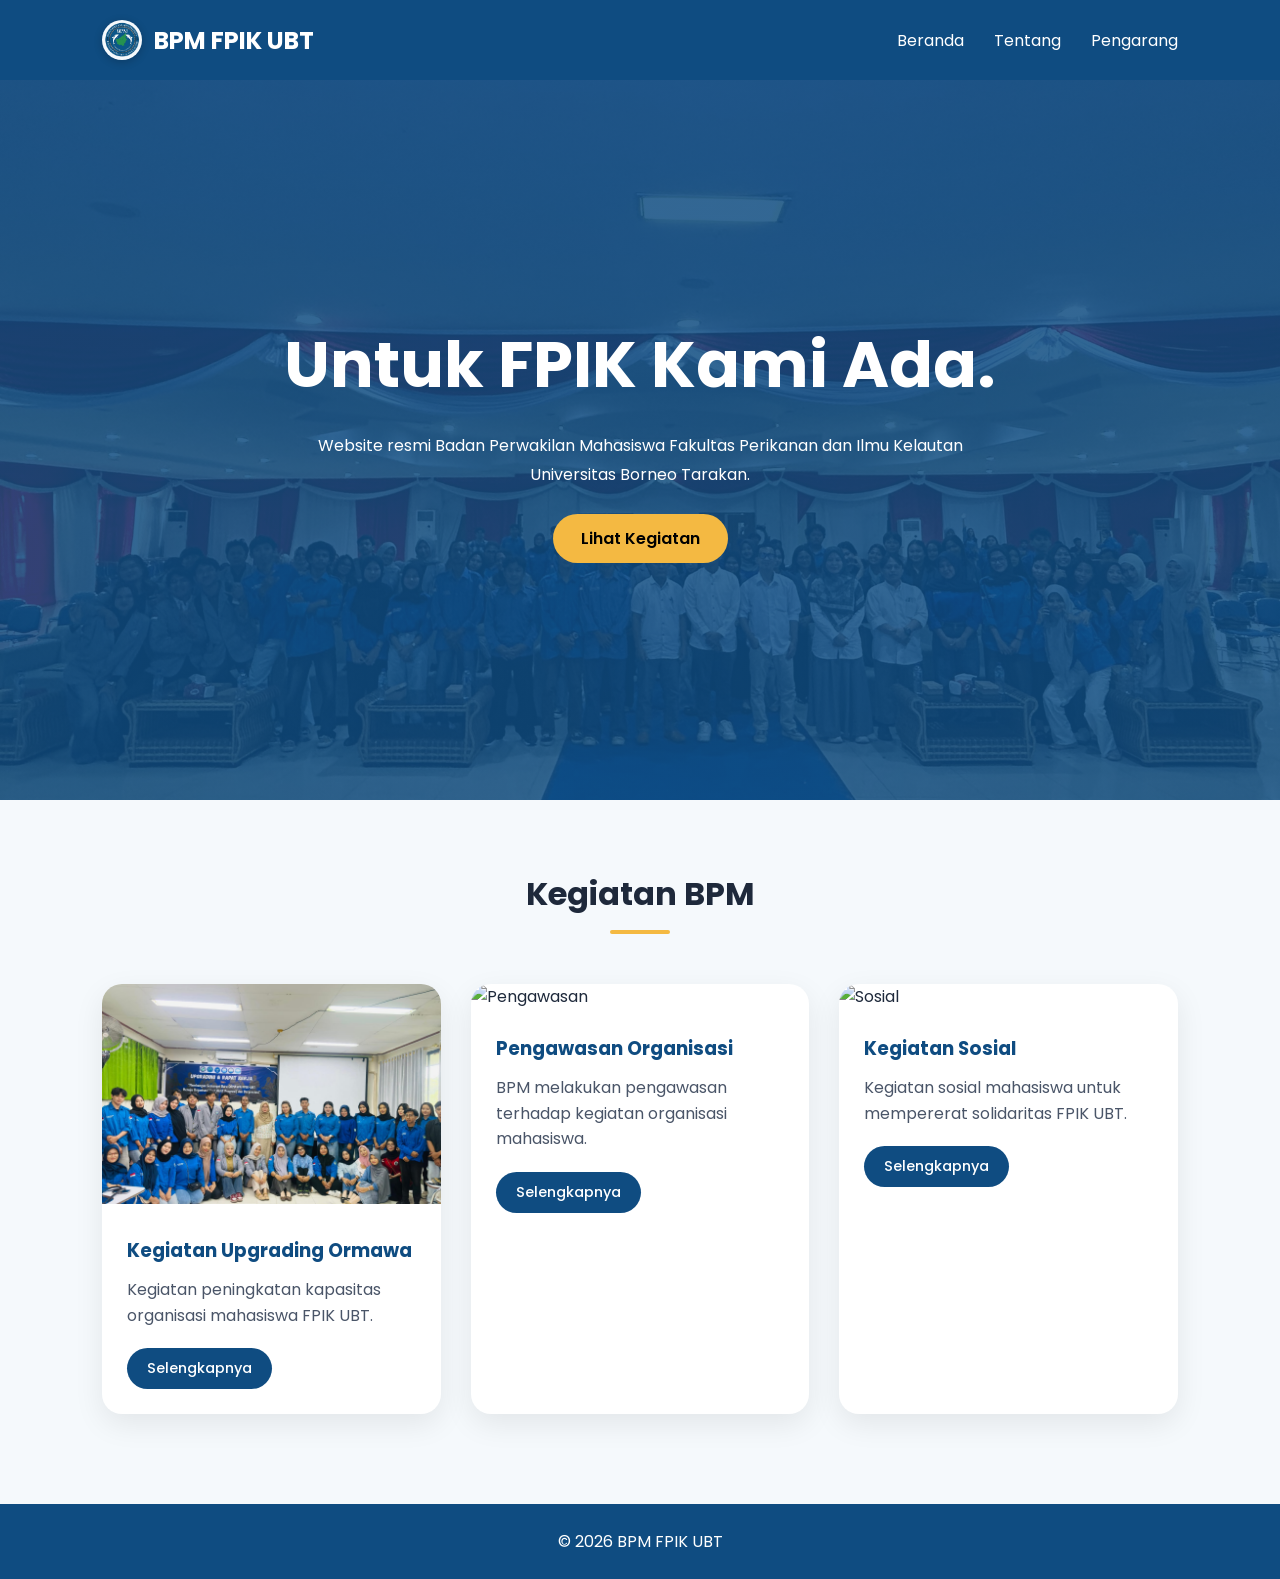
==== index.html @ b6c2c7b4 "commit" ====
<!DOCTYPE html>
<html lang="id">
<head>
<meta charset="UTF-8">
<meta name="viewport" content="width=device-width, initial-scale=1.0">
<title>BPM FPIK UBT | Beranda</title>
<link rel="stylesheet" href="style.css">
<link rel="icon" href="logo-bpm.png">
<link href="https://fonts.googleapis.com/css2?family=Poppins:wght@300;400;500;600;700&display=swap" rel="stylesheet">
</head>
<body>

<nav class="navbar">
<div class="logo-area">
    <div class="logo-wrapper">
        <div class="logo-icon">
            <img src="logo-bpm.png" alt="Logo BPM" onerror="this.src='https://via.placeholder.com/40x40?text=BPM'">
        </div>
        <h1>BPM FPIK UBT</h1>
    </div>
</div>
<div class="nav-menu">
<a href="index.html">Beranda</a>
<a href="about.html">Tentang</a>
<a href="author.html">Pengarang</a>
</div>
</nav>

<header class="hero">
<div class="hero-content">
<h2>Untuk FPIK Kami Ada.</h2>
<p>Website resmi Badan Perwakilan Mahasiswa Fakultas Perikanan dan Ilmu Kelautan Universitas Borneo Tarakan.</p>
<a href="#kegiatan" class="btn">Lihat Kegiatan</a>
</div>
</header>

<section class="section" id="kegiatan">
<h2 class="section-title">Kegiatan BPM</h2>
<div class="card-container">
<div class="card">
<img src="/upgrading-image.jpeg" class="card-img" alt="Upgrading">
<div class="card-content">
<h3>Kegiatan Upgrading Ormawa</h3>
<p>Kegiatan peningkatan kapasitas organisasi mahasiswa FPIK UBT.</p>
<button class="card-btn" onclick="openModal('aspirasi')">Selengkapnya</button>
</div>
</div>
<div class="card">
<img src="https://picsum.photos/id/26/500/300" class="card-img" alt="Pengawasan">
<div class="card-content">
<h3>Pengawasan Organisasi</h3>
<p>BPM melakukan pengawasan terhadap kegiatan organisasi mahasiswa.</p>
<button class="card-btn" onclick="openModal('pengawasan')">Selengkapnya</button>
</div>
</div>
<div class="card">
<img src="https://picsum.photos/id/30/500/300" class="card-img" alt="Sosial">
<div class="card-content">
<h3>Kegiatan Sosial</h3>
<p>Kegiatan sosial mahasiswa untuk mempererat solidaritas FPIK UBT.</p>
<button class="card-btn" onclick="openModal('sosial')">Selengkapnya</button>
</div>
</div>
</div>
</section>

<!-- Modal Popup -->
<div id="myModal" class="modal">
<div class="modal-content">
<span class="close" onclick="closeModal()">&times;</span>
<div id="modal-body"></div>
</div>
</div>

<footer>
<p>© 2026 BPM FPIK UBT</p>
</footer>

<script>
function openModal(type) {
const modal = document.getElementById("myModal");
const modalBody = document.getElementById("modal-body");
let content = "";

if (type === 'aspirasi') {
content = `
<h2 style="color:#0F4C81; margin-bottom:20px;">Tentang Upgrading Ormawa</h2>
<div style="margin-bottom:20px;">
<img src="/foto-si-tiker.jpeg" style="width:100%; border-radius:12px; margin-bottom:20px;">
</div>
<h3 style="color:#1B9AAA; margin-bottom:10px;">Deskripsi Kegiatan</h3>
<p style="line-height:1.8; margin-bottom:20px;">BPM melaksanakan tugas sebagai pengawasan di kegiatan upgrading yang dilaksanakan oleh ormawa BEM FPIK UBT, pada hari Sabtu, 11 April 2026 di ruangan 303 dan 304 lantai 3 FPIK UBT.</p>

<h3 style="color:#1B9AAA; margin-bottom:10px;">Tujuan Kegiatan</h3>
<p style="line-height:1.8; margin-bottom:20px;">Meningkatkan kapasitas, kualitas, dan profesionalisme pengurus ORMAWA FPIK UBT dalam menjalakan fungsi organisasi, kepemimpinan, serta pelayanan terhadap mahasiswa secara efektif, aktif, dan bertanggung jawab.</p>

<h3 style="color:#1B9AAA; margin-bottom:10px;">Jadwal Pelaksanaan</h3>
<p style="line-height:1.8; margin-bottom:20px;">Upgrading ORMAWA FPIK UBT ini dilaksakan dalam setiap 1 periode kepengurusan.</p>

<h3 style="color:#1B9AAA; margin-bottom:10px;">Peserta</h3>
<p style="line-height:1.8; margin-bottom:20px;">Peserta upgrading ORMAWA FPIK UBT, adalah pengurus ORMAWA FPIK UBT.</p>

<h3 style="color:#1B9AAA; margin-bottom:10px;">Kontak</h3>
<p>Hubungi: Komisi IV KOMINFO BPM FPIK UBT - Email: bpmfpikubt9@gmail.com</p>
`;
} 
else if (type === 'pengawasan') {
content = `
<h2 style="color:#0F4C81; margin-bottom:20px;">Pengawasan Organisasi Mahasiswa</h2>
<div style="margin-bottom:20px;">
<img src="https://picsum.photos/id/26/600/300" style="width:100%; border-radius:12px; margin-bottom:20px;">
</div>
<h3 style="color:#1B9AAA; margin-bottom:10px;">Deskripsi Kegiatan</h3>
<p style="line-height:1.8; margin-bottom:20px;">Kegiatan pengawasan yang dilakukan BPM terhadap seluruh organisasi mahasiswa di lingkungan FPIK UBT untuk memastikan setiap kegiatan berjalan sesuai dengan aturan dan anggaran dasar.</p>

<h3 style="color:#1B9AAA; margin-bottom:10px;">Tujuan Pengawasan</h3>
<ul style="margin-left:20px; margin-bottom:20px; line-height:1.8;">
<li>Memastikan transparansi anggaran organisasi</li>
<li>Mengawasi pelaksanaan program kerja</li>
<li>Memberikan evaluasi kinerja organisasi</li>
<li>Mencegah penyimpangan organisasi</li>
</ul>

<h3 style="color:#1B9AAA; margin-bottom:10px;">Ruang Lingkup</h3>
<ul style="margin-left:20px; margin-bottom:20px; line-height:1.8;">
<li>Himpunan Mahasiswa (HIMA)</li>
<li>Unit Kegiatan Mahasiswa (UKM)</li>
<li>Komunitas minat dan bakat</li>
<li>Organisasi tingkat fakultas</li>
</ul>

<h3 style="color:#1B9AAA; margin-bottom:10px;">Periode Pengawasan</h3>
<p style="line-height:1.8; margin-bottom:20px;">Pengawasan dilakukan setiap akhir bulan dan dilaporkan dalam sidang pleno BPM.</p>
`;
} 
else if (type === 'sosial') {
content = `
<h2 style="color:#0F4C81; margin-bottom:20px;">Kegiatan Sosial Mahasiswa</h2>
<div style="margin-bottom:20px;">
<img src="https://picsum.photos/id/30/600/300" style="width:100%; border-radius:12px; margin-bottom:20px;">
</div>
<h3 style="color:#1B9AAA; margin-bottom:10px;">Deskripsi Kegiatan</h3>
<p style="line-height:1.8; margin-bottom:20px;">Kegiatan sosial yang diselenggarakan BPM bersama seluruh elemen FPIK UBT untuk meningkatkan solidaritas dan kepedulian sosial antar mahasiswa serta masyarakat sekitar.</p>

<h3 style="color:#1B9AAA; margin-bottom:10px;">Tujuan Sosial</h3>
<ul style="margin-left:20px; margin-bottom:20px; line-height:1.8;">
<li>Mempererat tali silaturahmi mahasiswa FPIK</li>
<li>Meningkatkan rasa kepedulian sosial</li>
<li>Membantu masyarakat yang membutuhkan</li>
<li>Membangun citra positif FPIK UBT</li>
</ul>

<h3 style="color:#1B9AAA; margin-bottom:10px;">Bentuk Kegiatan</h3>
<ul style="margin-left:20px; margin-bottom:20px; line-height:1.8;">
<li>Bakti sosial di pesisir pantai</li>
<li>Donasi untuk korban bencana alam</li>
<li>Kerja bakti lingkungan kampus</li>
<li>Santunan anak yatim & panti asuhan</li>
<li>Donor darah</li>
</ul>

<h3 style="color:#1B9AAA; margin-bottom:10px;">Jadwal Kegiatan</h3>
<p style="line-height:1.8; margin-bottom:20px;">Kegiatan sosial dilaksanakan setiap 3 bulan sekali atau sesuai dengan kebutuhan mendesak.</p>

<h3 style="color:#1B9AAA; margin-bottom:10px;">Cara Berpartisipasi</h3>
<p>Mahasiswa dapat mendaftar melalui link yang diumumkan di media sosial BPM atau menghubungi divisi sosial BPM FPIK UBT.</p>
`;
}

modalBody.innerHTML = content;
modal.style.display = "block";
document.body.style.overflow = "hidden";
}

function closeModal() {
const modal = document.getElementById("myModal");
modal.style.display = "none";
document.body.style.overflow = "auto";
}

window.onclick = function(event) {
const modal = document.getElementById("myModal");
if (event.target == modal) {
closeModal();
}
}

document.addEventListener('keydown', function(event) {
if (event.key === "Escape") {
closeModal();
}
});
</script>

</body>
</html>
---- style.css ----
:root {
    --primary: #0F4C81;
    --secondary: #1B9AAA;
    --accent: #F4B942;
    --background: #F5F9FC;
    --text: #1E293B;
}

* {
    margin: 0;
    padding: 0;
    box-sizing: border-box;
}

html {
    scroll-behavior: smooth;
}

body {
    font-family: 'Poppins', sans-serif;
    background: var(--background);
    color: var(--text);
}

/* ========== NAVBAR STYLES ========== */
.navbar {
    background: var(--primary);
    display: flex;
    justify-content: space-between;
    align-items: center;
    padding: 20px 8%;
    color: white;
    flex-wrap: wrap;
    gap: 15px;
}

/* Logo Navbar Styles */
.logo-wrapper {
    display: flex;
    align-items: center;
    gap: 12px;
}

.logo-icon {
    width: 40px;
    height: 40px;
    background: linear-gradient(135deg, var(--background), var(--background));
    border-radius: 50%;
    display: flex;
    align-items: center;
    justify-content: center;
    font-size: 22px;
    font-weight: bold;
    color: var(--primary);
    box-shadow: 0 2px 8px rgba(0,0,0,0.2);
    transition: transform 0.3s;
    overflow: hidden;
}

.logo-icon img {
    width: 100%;
    height: 100%;
    object-fit: cover;
}

.logo-wrapper:hover .logo-icon {
    transform: scale(1.05);
}

.logo-area {
    display: flex;
    align-items: center;
}

.navbar-logo {
    display: flex;
    align-items: center;
    gap: 12px;
}

.navbar-logo .logo-icon {
    width: 40px;
    height: 40px;
    background: linear-gradient(135deg, var(--background), #ffffff);
    border-radius: 50%;
    display: flex;
    align-items: center;
    justify-content: center;
    overflow: hidden;
}

.navbar-logo .logo-icon img {
    width: 100%;
    height: 100%;
    object-fit: cover;
}

.navbar-logo h1 {
    font-size: 1.5rem;
    margin: 0;
}

.logo-area h1, .navbar h1 {
    font-size: 1.5rem;
}

.nav-menu {
    display: flex;
    gap: 10px;
    flex-wrap: wrap;
}

.nav-menu a {
    color: white;
    text-decoration: none;
    margin-left: 20px;
    transition: color 0.3s;
}

.nav-menu a:hover {
    color: var(--accent);
}

/* ========== HERO STYLES ========== */
.hero {
    min-height: 80vh;
    display: flex;
    justify-content: center;
    align-items: center;
    text-align: center;
    background: linear-gradient(rgba(15, 76, 129, 0.85), rgba(15, 76, 129, 0.85)), url('/bg-index.jpeg');
    background-size: cover;
    background-position: center;
    color: white;
    padding: 40px 20px;
}

.hero-content h2 {
    font-size: 3rem;
    margin-bottom: 20px;
}

@media (min-width: 768px) {
    .hero-content h2 {
        font-size: 4rem;
    }
}

.hero-content p {
    max-width: 700px;
    line-height: 1.8;
    margin: 0 auto;
}

.btn {
    display: inline-block;
    margin-top: 25px;
    background: var(--accent);
    padding: 12px 28px;
    border-radius: 40px;
    text-decoration: none;
    color: black;
    font-weight: 600;
    transition: all 0.3s;
}

.btn:hover {
    background: #e0a82b;
    transform: scale(1.05);
}

/* ========== SECTION STYLES ========== */
.section {
    padding: 70px 8%;
}

.section-title {
    text-align: center;
    margin-bottom: 50px;
    font-size: 2rem;
    position: relative;
}

.section-title::after {
    content: '';
    display: block;
    width: 60px;
    height: 4px;
    background: var(--accent);
    margin: 12px auto 0;
    border-radius: 4px;
}

/* ========== CARD STYLES ========== */
.card-container {
    display: grid;
    grid-template-columns: repeat(auto-fit, minmax(300px, 1fr));
    gap: 30px;
}

.card {
    background: white;
    border-radius: 20px;
    overflow: hidden;
    box-shadow: 0 10px 30px rgba(0, 0, 0, 0.08);
    transition: all 0.3s ease;
}

.card:hover {
    transform: translateY(-8px);
    box-shadow: 0 20px 35px rgba(0, 0, 0, 0.12);
}

.card-img {
    width: 100%;
    height: 220px;
    object-fit: cover;
}

.card-content {
    padding: 25px;
}

.card-content h3 {
    margin-bottom: 12px;
    color: var(--primary);
}

.card-content p {
    margin-bottom: 20px;
    line-height: 1.6;
    color: #4a5568;
}

.small-card {
    cursor: pointer;
    transition: all 0.3s;
    min-height: auto;
}

.small-card:hover {
    transform: translateY(-5px);
}

/* ========== MEMBER AVATAR STYLES ========== */
.member-avatar {
    width: 100px;
    height: 100px;
    margin: 20px auto 10px;
    border-radius: 50%;
    overflow: hidden;
    border: 3px solid var(--accent);
    box-shadow: 0 4px 10px rgba(0,0,0,0.1);
}

.member-avatar img {
    width: 100%;
    height: 100%;
    object-fit: cover;
}

/* Small Card Button */
.card-btn-small {
    cursor: pointer;
    border: none;
    font-family: 'Poppins', sans-serif;
    font-weight: 500;
    display: inline-block;
    background: transparent;
    color: var(--primary);
    padding: 8px 16px;
    border-radius: 30px;
    text-decoration: none;
    font-size: 0.8rem;
    transition: all 0.3s;
    margin-top: 10px;
    border: 1px solid var(--primary);
}

.card-btn-small:hover {
    background: var(--primary);
    color: white;
    transform: translateY(-2px);
}

/* ========== AUTHOR PAGE STYLES ========== */
.author-box {
    max-width: 700px;
    margin: 0 auto;
    background: white;
    padding: 45px 40px;
    border-radius: 28px;
    box-shadow: 0 15px 35px rgba(0, 0, 0, 0.1);
    text-align: center;
}

.author-box h2 {
    color: var(--primary);
    margin-bottom: 25px;
    font-size: 2rem;
}

.author-box p {
    margin: 12px 0;
    line-height: 1.7;
}

.author-box strong {
    color: var(--secondary);
}

.author-avatar {
    width: 150px;
    height: 150px;
    margin: 0 auto 25px;
    border-radius: 50%;
    overflow: hidden;
    border: 4px solid var(--accent);
    box-shadow: 0 8px 20px rgba(0,0,0,0.15);
}

.author-avatar img {
    width: 100%;
    height: 100%;
    object-fit: cover;
}

.author-bio {
    margin: 20px 0;
    padding: 15px;
    background: var(--background);
    border-radius: 15px;
    text-align: left;
}

.author-social {
    display: flex;
    justify-content: center;
    gap: 15px;
    margin-top: 20px;
    flex-wrap: wrap;
}

.social-link {
    display: inline-block;
    background: var(--primary);
    color: white;
    padding: 8px 18px;
    border-radius: 30px;
    text-decoration: none;
    font-size: 0.85rem;
    transition: all 0.3s;
}

.social-link:hover {
    background: var(--secondary);
    transform: translateY(-2px);
}

/* ========== FOOTER STYLES ========== */
footer {
    background: var(--primary);
    color: white;
    text-align: center;
    padding: 25px;
    margin-top: 20px;
}

/* ========== RESPONSIVE ========== */
@media (max-width: 768px) {
    .navbar {
        flex-direction: column;
        text-align: center;
        padding: 15px 5%;
    }
    
    .nav-menu a {
        margin: 0 12px;
    }
    
    .section {
        padding: 50px 5%;
    }
    
    .section-title {
        font-size: 1.8rem;
    }
    
    .card-container {
        gap: 20px;
    }
    
    .author-box {
        padding: 30px 20px;
        margin: 0 15px;
    }
    
    .author-avatar {
        width: 120px;
        height: 120px;
    }
    
    .member-avatar {
        width: 80px;
        height: 80px;
    }
}

/* ========== MODAL STYLES ========== */
.modal {
    display: none;
    position: fixed;
    z-index: 1000;
    left: 0;
    top: 0;
    width: 100%;
    height: 100%;
    background-color: rgba(0,0,0,0.7);
    animation: fadeIn 0.3s;
}

@keyframes fadeIn {
    from { opacity: 0; }
    to { opacity: 1; }
}

.modal-content {
    background-color: white;
    margin: 3% auto;
    padding: 0;
    width: 90%;
    max-width: 800px;
    max-height: 85vh;
    border-radius: 20px;
    box-shadow: 0 20px 40px rgba(0,0,0,0.3);
    animation: slideDown 0.3s;
    overflow-y: auto;
    position: relative;
}

@keyframes slideDown {
    from {
        transform: translateY(-50px);
        opacity: 0;
    }
    to {
        transform: translateY(0);
        opacity: 1;
    }
}

.close {
    position: sticky;
    top: 10px;
    right: 20px;
    float: right;
    font-size: 35px;
    font-weight: bold;
    cursor: pointer;
    color: #666;
    background: white;
    width: 35px;
    height: 35px;
    display: flex;
    align-items: center;
    justify-content: center;
    border-radius: 50%;
    margin: 10px 15px 0 0;
    transition: all 0.3s;
    z-index: 1001;
}

.close:hover {
    color: red;
    transform: scale(1.1);
}

#modal-body {
    padding: 20px 30px 30px 30px;
    max-height: calc(85vh - 50px);
    overflow-y: auto;
}

#modal-body h2 {
    font-size: 1.8rem;
    border-bottom: 3px solid var(--accent);
    padding-bottom: 10px;
    margin-bottom: 20px;
}

#modal-body h3 {
    margin-top: 20px;
    margin-bottom: 10px;
}

#modal-body ul, #modal-body p {
    font-size: 0.95rem;
    line-height: 1.7;
}

#modal-body ul {
    margin-left: 20px;
    margin-bottom: 20px;
}

/* Member detail modal */
#member-modal-body {
    padding: 20px 30px 30px 30px;
    max-height: calc(85vh - 50px);
    overflow-y: auto;
}

#member-modal-body h2 {
    font-size: 1.6rem;
    border-bottom: 3px solid var(--accent);
    padding-bottom: 10px;
    margin-bottom: 20px;
}

#member-modal-body h3 {
    margin-top: 20px;
    margin-bottom: 10px;
    color: var(--secondary);
}

#member-modal-body ul, #member-modal-body p {
    font-size: 0.95rem;
    line-height: 1.7;
}

#member-modal-body ul {
    margin-left: 20px;
    margin-bottom: 20px;
}

/* Scrollbar styling untuk modal */
#modal-body::-webkit-scrollbar,
#member-modal-body::-webkit-scrollbar {
    width: 8px;
}

#modal-body::-webkit-scrollbar-track,
#member-modal-body::-webkit-scrollbar-track {
    background: #f1f1f1;
    border-radius: 10px;
}

#modal-body::-webkit-scrollbar-thumb,
#member-modal-body::-webkit-scrollbar-thumb {
    background: var(--primary);
    border-radius: 10px;
}

#modal-body::-webkit-scrollbar-thumb:hover,
#member-modal-body::-webkit-scrollbar-thumb:hover {
    background: var(--secondary);
}

/* Responsive modal */
@media (max-width: 768px) {
    .modal-content {
        width: 95%;
        margin: 10% auto;
    }
    
    #modal-body, #member-modal-body {
        padding: 15px 20px 20px 20px;
    }
    
    #modal-body h2, #member-modal-body h2 {
        font-size: 1.4rem;
    }
}

/* Button cursor pointer */
.card-btn {
    cursor: pointer;
    border: none;
    font-family: 'Poppins', sans-serif;
    font-weight: 500;
    display: inline-block;
    background: var(--primary);
    color: white;
    padding: 10px 20px;
    border-radius: 30px;
    text-decoration: none;
    font-size: 0.9rem;
    transition: all 0.3s;
}

.card-btn:hover {
    background: var(--secondary);
    transform: translateY(-2px);
}
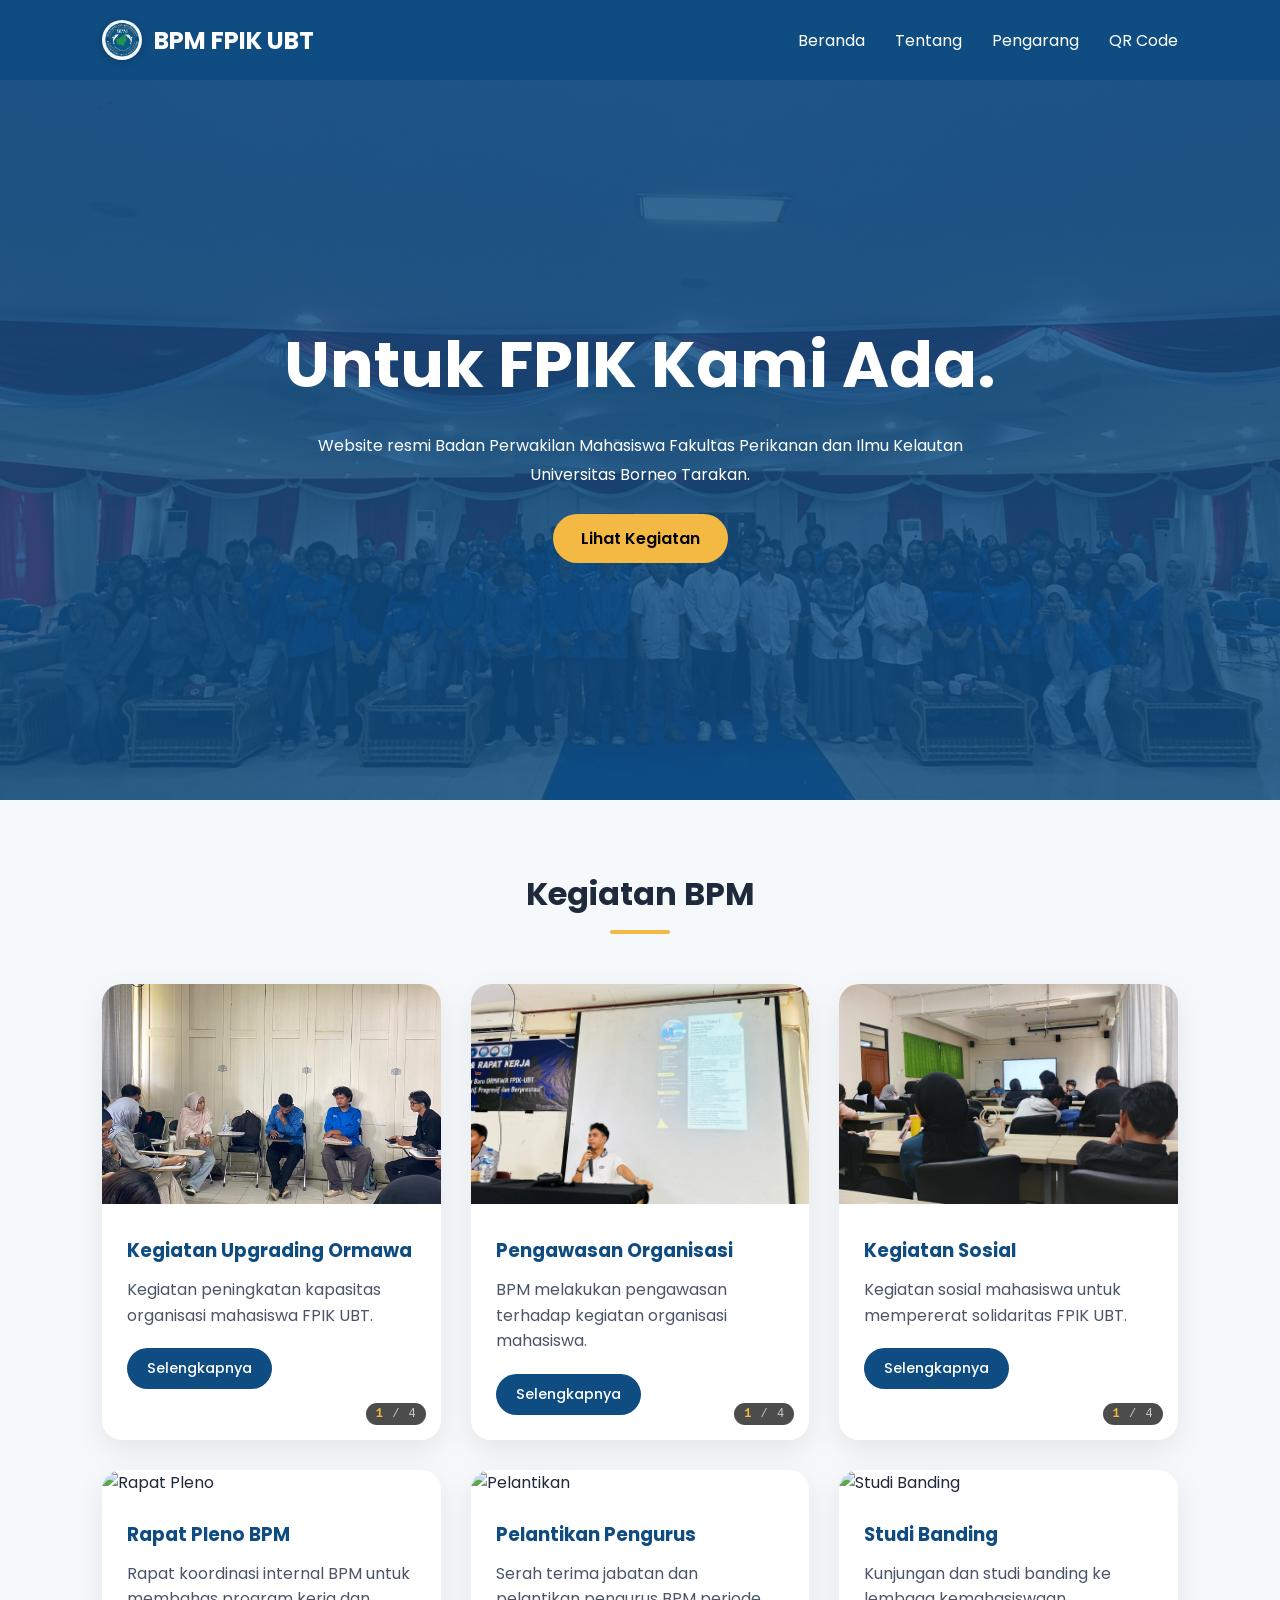
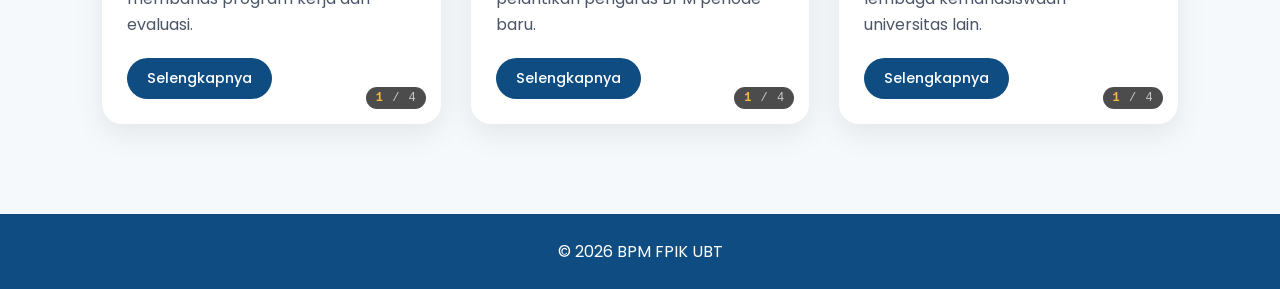
==== commit 534d0673: "Add files via upload" ====
--- a/index.html
+++ b/index.html
@@ -4,8 +4,9 @@
 <meta charset="UTF-8">
 <meta name="viewport" content="width=device-width, initial-scale=1.0">
 <title>BPM FPIK UBT | Beranda</title>
-<link rel="stylesheet" href="style.css">
-<link rel="icon" href="logo-bpm.png">
+<link rel="stylesheet" href="asset/style.css">
+<link rel="stylesheet" href="asset/card-gallery.css">
+<link rel="icon" href="image/logo-bpm.png">
 <link href="https://fonts.googleapis.com/css2?family=Poppins:wght@300;400;500;600;700&display=swap" rel="stylesheet">
 </head>
 <body>
@@ -14,15 +15,16 @@
 <div class="logo-area">
     <div class="logo-wrapper">
         <div class="logo-icon">
-            <img src="logo-bpm.png" alt="Logo BPM" onerror="this.src='https://via.placeholder.com/40x40?text=BPM'">
+            <img src="asset/image-asset/logo-bpm.png" alt="Logo BPM" onerror="this.src='https://via.placeholder.com/40x40?text=BPM'">
         </div>
         <h1>BPM FPIK UBT</h1>
     </div>
 </div>
 <div class="nav-menu">
 <a href="index.html">Beranda</a>
-<a href="about.html">Tentang</a>
-<a href="author.html">Pengarang</a>
+<a href="html/about.html">Tentang</a>
+<a href="html/author.html">Pengarang</a>
+<a href="qr-generator.html">QR Code</a>
 </div>
 </nav>
 
@@ -37,38 +39,116 @@
 <section class="section" id="kegiatan">
 <h2 class="section-title">Kegiatan BPM</h2>
 <div class="card-container">
-<div class="card">
-<img src="/upgrading-image.jpeg" class="card-img" alt="Upgrading">
-<div class="card-content">
-<h3>Kegiatan Upgrading Ormawa</h3>
-<p>Kegiatan peningkatan kapasitas organisasi mahasiswa FPIK UBT.</p>
-<button class="card-btn" onclick="openModal('aspirasi')">Selengkapnya</button>
-</div>
-</div>
-<div class="card">
-<img src="https://picsum.photos/id/26/500/300" class="card-img" alt="Pengawasan">
-<div class="card-content">
-<h3>Pengawasan Organisasi</h3>
-<p>BPM melakukan pengawasan terhadap kegiatan organisasi mahasiswa.</p>
-<button class="card-btn" onclick="openModal('pengawasan')">Selengkapnya</button>
-</div>
-</div>
-<div class="card">
-<img src="https://picsum.photos/id/30/500/300" class="card-img" alt="Sosial">
-<div class="card-content">
-<h3>Kegiatan Sosial</h3>
-<p>Kegiatan sosial mahasiswa untuk mempererat solidaritas FPIK UBT.</p>
-<button class="card-btn" onclick="openModal('sosial')">Selengkapnya</button>
-</div>
-</div>
+
+<!-- Card 1 - Upgrading Ormawa -->
+<div class="gallery-card" data-card-id="0" data-auto-slide="3000">
+    <img src="asset/image-asset/mas-kardi-dkk.jpeg" class="card-img" alt="Upgrading" id="card-img-0">
+    <div class="card-content">
+        <h3>Kegiatan Upgrading Ormawa</h3>
+        <p>Kegiatan peningkatan kapasitas organisasi mahasiswa FPIK UBT.</p>
+        <div class="image-counter">
+            <span class="counter-current" id="counter-current-0">1</span>
+            <span class="counter-sep">/</span>
+            <span class="counter-total" id="counter-total-0">4</span>
+        </div>
+        <button class="card-btn" onclick="openModal('aspirasi')">Selengkapnya</button>
+    </div>
+</div>
+
+<!-- Card 2 - Pengawasan Organisasi -->
+<div class="gallery-card" data-card-id="1" data-auto-slide="3000">
+    <img src="asset/image-asset/img-pengawasan.jpeg" class="card-img" alt="Pengawasan" id="card-img-1">
+    <div class="card-content">
+        <h3>Pengawasan Organisasi</h3>
+        <p>BPM melakukan pengawasan terhadap kegiatan organisasi mahasiswa.</p>
+        <div class="image-counter">
+            <span class="counter-current" id="counter-current-1">1</span>
+            <span class="counter-sep">/</span>
+            <span class="counter-total" id="counter-total-1">4</span>
+        </div>
+        <button class="card-btn" onclick="openModal('pengawasan')">Selengkapnya</button>
+    </div>
+</div>
+
+<!-- Card 3 - Kegiatan Sosial -->
+<div class="gallery-card" data-card-id="2" data-auto-slide="3000">
+    <img src="asset/image-asset/sosial-sop.jpeg" class="card-img" alt="Sosial" id="card-img-2">
+    <div class="card-content">
+        <h3>Kegiatan Sosial</h3>
+        <p>Kegiatan sosial mahasiswa untuk mempererat solidaritas FPIK UBT.</p>
+        <div class="image-counter">
+            <span class="counter-current" id="counter-current-2">1</span>
+            <span class="counter-sep">/</span>
+            <span class="counter-total" id="counter-total-2">4</span>
+        </div>
+        <button class="card-btn" onclick="openModal('sosial')">Selengkapnya</button>
+    </div>
+</div>
+
+<!-- Card 4 - Rapat Pleno BPM -->
+<div class="gallery-card" data-card-id="3" data-auto-slide="3000">
+    <img src="https://picsum.photos/id/42/500/300" class="card-img" alt="Rapat Pleno" id="card-img-3">
+    <div class="card-content">
+        <h3>Rapat Pleno BPM</h3>
+        <p>Rapat koordinasi internal BPM untuk membahas program kerja dan evaluasi.</p>
+        <div class="image-counter">
+            <span class="counter-current" id="counter-current-3">1</span>
+            <span class="counter-sep">/</span>
+            <span class="counter-total" id="counter-total-3">4</span>
+        </div>
+        <button class="card-btn" onclick="openModal('rapat')">Selengkapnya</button>
+    </div>
+</div>
+
+<!-- Card 5 - Pelantikan Pengurus -->
+<div class="gallery-card" data-card-id="4" data-auto-slide="3000">
+    <img src="https://picsum.photos/id/100/500/300" class="card-img" alt="Pelantikan" id="card-img-4">
+    <div class="card-content">
+        <h3>Pelantikan Pengurus</h3>
+        <p>Serah terima jabatan dan pelantikan pengurus BPM periode baru.</p>
+        <div class="image-counter">
+            <span class="counter-current" id="counter-current-4">1</span>
+            <span class="counter-sep">/</span>
+            <span class="counter-total" id="counter-total-4">4</span>
+        </div>
+        <button class="card-btn" onclick="openModal('pelantikan')">Selengkapnya</button>
+    </div>
+</div>
+
+<!-- Card 6 - Studi Banding -->
+<div class="gallery-card" data-card-id="5" data-auto-slide="3000">
+    <img src="https://picsum.photos/id/91/500/300" class="card-img" alt="Studi Banding" id="card-img-5">
+    <div class="card-content">
+        <h3>Studi Banding</h3>
+        <p>Kunjungan dan studi banding ke lembaga kemahasiswaan universitas lain.</p>
+        <div class="image-counter">
+            <span class="counter-current" id="counter-current-5">1</span>
+            <span class="counter-sep">/</span>
+            <span class="counter-total" id="counter-total-5">4</span>
+        </div>
+        <button class="card-btn" onclick="openModal('studi')">Selengkapnya</button>
+    </div>
+</div>
+
 </div>
 </section>
 
-<!-- Modal Popup -->
+<!-- Modal Popup dengan Gallery -->
 <div id="myModal" class="modal">
-<div class="modal-content">
-<span class="close" onclick="closeModal()">&times;</span>
-<div id="modal-body"></div>
+<div class="modal-content modal-large">
+    <span class="close" onclick="closeModal()">&times;</span>
+    <div id="modal-body">
+        <div class="modal-gallery-container">
+            <button class="modal-nav prev" onclick="changeModalImage(-1)">❮</button>
+            <img id="modal-main-img" src="" alt="Gallery Image">
+            <button class="modal-nav next" onclick="changeModalImage(1)">❯</button>
+            <div class="modal-counter">
+                <span id="modal-counter-current">1</span> / <span id="modal-counter-total">1</span>
+            </div>
+            <div class="modal-thumbnails" id="modal-thumbnails"></div>
+        </div>
+        <div id="modal-description"></div>
+    </div>
 </div>
 </div>
 
@@ -77,120 +157,294 @@
 </footer>
 
 <script>
+// ========== ARRAY GAMBAR UNTUK SETIAP KEGIATAN ==========
+const kegiatanImages = {
+    0: {
+        title: 'Kegiatan Upgrading Ormawa',
+        images: [
+            'asset/image-asset/mas-kardi-dkk.jpeg',
+            'asset/image-asset/img-pwsn.jpeg',
+            'https://picsum.photos/id/20/500/300',
+            'https://picsum.photos/id/21/500/300'
+        ],
+        deskripsi: 'BPM melaksanakan tugas sebagai pengawasan di kegiatan upgrading yang dilaksanakan oleh ormawa BEM FPIK UBT, pada hari Sabtu, 11 April 2026 di ruangan 303 dan 304 lantai 3 FPIK UBT.',
+        tujuan: 'Meningkatkan kapasitas, kualitas, dan profesionalisme pengurus ORMAWA FPIK UBT.',
+        kontak: 'Email: bpmfpikubt9@gmail.com'
+    },
+    1: {
+        title: 'Pengawasan Organisasi Mahasiswa',
+        images: [
+            'asset/image-asset/img-pengawasan.jpeg',
+            'asset/image-asset/sosial-ra.jpeg',
+            'https://picsum.photos/id/26/500/300',
+            'https://picsum.photos/id/27/500/300'
+        ],
+        deskripsi: 'Kegiatan pengawasan yang dilakukan BPM terhadap seluruh organisasi mahasiswa di lingkungan FPIK UBT.',
+        tujuan: 'Memastikan transparansi anggaran dan mengawasi program kerja.',
+        kontak: 'Email: bpmfpikubt9@gmail.com'
+    },
+    2: {
+        title: 'Kegiatan Sosial Mahasiswa',
+        images: [
+            'asset/image-asset/sosial-sop.jpeg',
+            'asset/image-asset/img-pwsn.jpeg',
+            'https://picsum.photos/id/30/500/300',
+            'https://picsum.photos/id/31/500/300'
+        ],
+        deskripsi: 'Kegiatan sosial yang diselenggarakan BPM bersama seluruh elemen FPIK UBT.',
+        tujuan: 'Mempererat solidaritas dan kepedulian sosial mahasiswa.',
+        kontak: 'Email: bpmfpikubt9@gmail.com'
+    },
+    3: {
+        title: 'Rapat Pleno BPM',
+        images: [
+            'https://picsum.photos/id/42/500/300',
+            'https://picsum.photos/id/43/500/300',
+            'https://picsum.photos/id/44/500/300',
+            'https://picsum.photos/id/45/500/300'
+        ],
+        deskripsi: 'Rapat pleno merupakan forum tertinggi BPM yang dihadiri oleh seluruh komisioner.',
+        tujuan: 'Membahas program kerja, evaluasi kinerja, dan pengambilan keputusan strategis.',
+        kontak: 'Email: bpmfpikubt9@gmail.com'
+    },
+    4: {
+        title: 'Pelantikan Pengurus BPM',
+        images: [
+            'https://picsum.photos/id/100/500/300',
+            'https://picsum.photos/id/101/500/300',
+            'https://picsum.photos/id/102/500/300',
+            'https://picsum.photos/id/103/500/300'
+        ],
+        deskripsi: 'Acara serah terima jabatan dan pelantikan pengurus BPM FPIK UBT periode baru.',
+        tujuan: 'Resmi menyerahkan amanah kepengurusan dan memperkenalkan pengurus baru.',
+        kontak: 'Email: bpmfpikubt9@gmail.com'
+    },
+    5: {
+        title: 'Studi Banding BPM',
+        images: [
+            'https://picsum.photos/id/91/500/300',
+            'https://picsum.photos/id/92/500/300',
+            'https://picsum.photos/id/93/500/300',
+            'https://picsum.photos/id/94/500/300'
+        ],
+        deskripsi: 'Kunjungan dan studi banding BPM FPIK UBT ke lembaga kemahasiswaan di universitas lain.',
+        tujuan: 'Berbagi pengalaman dan best practice dalam pengelolaan organisasi.',
+        kontak: 'Email: bpmfpikubt9@gmail.com'
+    }
+};
+
+// State untuk setiap card
+let currentImageIndex = {0: 0, 1: 0, 2: 0, 3: 0, 4: 0, 5: 0};
+let autoSlideIntervals = {0: null, 1: null, 2: null, 3: null, 4: null, 5: null};
+let isHovering = {0: false, 1: false, 2: false, 3: false, 4: false, 5: false};
+
+// State untuk modal
+let currentModalCardId = 0;
+let currentModalImageIndex = 0;
+
+// Inisialisasi counter total
+for (let i = 0; i < 6; i++) {
+    const totalSpan = document.getElementById(`counter-total-${i}`);
+    if (totalSpan && kegiatanImages[i]) {
+        totalSpan.textContent = kegiatanImages[i].images.length;
+    }
+}
+
+// Fungsi mengganti gambar card
+function changeCardImage(cardId, direction) {
+    const images = kegiatanImages[cardId].images;
+    if (!images) return;
+    
+    if (direction === 'next') {
+        currentImageIndex[cardId] = (currentImageIndex[cardId] + 1) % images.length;
+    } else {
+        currentImageIndex[cardId] = (currentImageIndex[cardId] - 1 + images.length) % images.length;
+    }
+    
+    const imgElement = document.getElementById(`card-img-${cardId}`);
+    const counterCurrent = document.getElementById(`counter-current-${cardId}`);
+    
+    if (imgElement) {
+        imgElement.classList.add('card-img-changing');
+        setTimeout(() => {
+            imgElement.src = images[currentImageIndex[cardId]];
+        }, 50);
+        setTimeout(() => {
+            imgElement.classList.remove('card-img-changing');
+        }, 300);
+    }
+    
+    if (counterCurrent) {
+        counterCurrent.textContent = currentImageIndex[cardId] + 1;
+    }
+}
+
+// Fungsi auto slide
+function startAutoSlide(cardId) {
+    if (autoSlideIntervals[cardId]) clearInterval(autoSlideIntervals[cardId]);
+    autoSlideIntervals[cardId] = setInterval(() => {
+        if (!isHovering[cardId]) {
+            changeCardImage(cardId, 'next');
+        }
+    }, 3000);
+}
+
+function stopAutoSlide(cardId) {
+    if (autoSlideIntervals[cardId]) {
+        clearInterval(autoSlideIntervals[cardId]);
+        autoSlideIntervals[cardId] = null;
+    }
+}
+
+// Event listener untuk setiap card
+document.querySelectorAll('.gallery-card').forEach((card, idx) => {
+    let clickTimeout;
+    
+    // Auto slide saat hover
+    card.addEventListener('mouseenter', () => {
+        isHovering[idx] = true;
+        stopAutoSlide(idx);
+        startAutoSlide(idx);
+    });
+    
+    card.addEventListener('mouseleave', () => {
+        isHovering[idx] = false;
+    });
+    
+    // Klik untuk ganti gambar manual
+    card.addEventListener('click', (e) => {
+        if (e.target.classList.contains('card-btn')) return;
+        
+        const rect = card.getBoundingClientRect();
+        const clickX = e.clientX - rect.left;
+        const cardWidth = rect.width;
+        
+        if (clickX < cardWidth / 3) {
+            changeCardImage(idx, 'prev');
+        } else if (clickX > (cardWidth * 2 / 3)) {
+            changeCardImage(idx, 'next');
+        } else {
+            if (clickTimeout) {
+                clearTimeout(clickTimeout);
+                clickTimeout = null;
+                if (currentImageIndex[idx] !== 0) {
+                    currentImageIndex[idx] = 0;
+                    const imgElement = document.getElementById(`card-img-${idx}`);
+                    const counterCurrent = document.getElementById(`counter-current-${idx}`);
+                    if (imgElement) {
+                        imgElement.classList.add('card-img-changing');
+                        setTimeout(() => {
+                            imgElement.src = kegiatanImages[idx].images[0];
+                        }, 50);
+                        setTimeout(() => {
+                            imgElement.classList.remove('card-img-changing');
+                        }, 300);
+                    }
+                    if (counterCurrent) counterCurrent.textContent = '1';
+                }
+            } else {
+                clickTimeout = setTimeout(() => { clickTimeout = null; }, 250);
+            }
+        }
+    });
+    
+    // Start auto slide
+    startAutoSlide(idx);
+});
+
+// ========== FUNGSI MODAL DENGAN GALLERY ==========
+let currentModalData = null;
+
 function openModal(type) {
-const modal = document.getElementById("myModal");
-const modalBody = document.getElementById("modal-body");
-let content = "";
-
-if (type === 'aspirasi') {
-content = `
-<h2 style="color:#0F4C81; margin-bottom:20px;">Tentang Upgrading Ormawa</h2>
-<div style="margin-bottom:20px;">
-<img src="/foto-si-tiker.jpeg" style="width:100%; border-radius:12px; margin-bottom:20px;">
-</div>
-<h3 style="color:#1B9AAA; margin-bottom:10px;">Deskripsi Kegiatan</h3>
-<p style="line-height:1.8; margin-bottom:20px;">BPM melaksanakan tugas sebagai pengawasan di kegiatan upgrading yang dilaksanakan oleh ormawa BEM FPIK UBT, pada hari Sabtu, 11 April 2026 di ruangan 303 dan 304 lantai 3 FPIK UBT.</p>
-
-<h3 style="color:#1B9AAA; margin-bottom:10px;">Tujuan Kegiatan</h3>
-<p style="line-height:1.8; margin-bottom:20px;">Meningkatkan kapasitas, kualitas, dan profesionalisme pengurus ORMAWA FPIK UBT dalam menjalakan fungsi organisasi, kepemimpinan, serta pelayanan terhadap mahasiswa secara efektif, aktif, dan bertanggung jawab.</p>
-
-<h3 style="color:#1B9AAA; margin-bottom:10px;">Jadwal Pelaksanaan</h3>
-<p style="line-height:1.8; margin-bottom:20px;">Upgrading ORMAWA FPIK UBT ini dilaksakan dalam setiap 1 periode kepengurusan.</p>
-
-<h3 style="color:#1B9AAA; margin-bottom:10px;">Peserta</h3>
-<p style="line-height:1.8; margin-bottom:20px;">Peserta upgrading ORMAWA FPIK UBT, adalah pengurus ORMAWA FPIK UBT.</p>
-
-<h3 style="color:#1B9AAA; margin-bottom:10px;">Kontak</h3>
-<p>Hubungi: Komisi IV KOMINFO BPM FPIK UBT - Email: bpmfpikubt9@gmail.com</p>
-`;
-} 
-else if (type === 'pengawasan') {
-content = `
-<h2 style="color:#0F4C81; margin-bottom:20px;">Pengawasan Organisasi Mahasiswa</h2>
-<div style="margin-bottom:20px;">
-<img src="https://picsum.photos/id/26/600/300" style="width:100%; border-radius:12px; margin-bottom:20px;">
-</div>
-<h3 style="color:#1B9AAA; margin-bottom:10px;">Deskripsi Kegiatan</h3>
-<p style="line-height:1.8; margin-bottom:20px;">Kegiatan pengawasan yang dilakukan BPM terhadap seluruh organisasi mahasiswa di lingkungan FPIK UBT untuk memastikan setiap kegiatan berjalan sesuai dengan aturan dan anggaran dasar.</p>
-
-<h3 style="color:#1B9AAA; margin-bottom:10px;">Tujuan Pengawasan</h3>
-<ul style="margin-left:20px; margin-bottom:20px; line-height:1.8;">
-<li>Memastikan transparansi anggaran organisasi</li>
-<li>Mengawasi pelaksanaan program kerja</li>
-<li>Memberikan evaluasi kinerja organisasi</li>
-<li>Mencegah penyimpangan organisasi</li>
-</ul>
-
-<h3 style="color:#1B9AAA; margin-bottom:10px;">Ruang Lingkup</h3>
-<ul style="margin-left:20px; margin-bottom:20px; line-height:1.8;">
-<li>Himpunan Mahasiswa (HIMA)</li>
-<li>Unit Kegiatan Mahasiswa (UKM)</li>
-<li>Komunitas minat dan bakat</li>
-<li>Organisasi tingkat fakultas</li>
-</ul>
-
-<h3 style="color:#1B9AAA; margin-bottom:10px;">Periode Pengawasan</h3>
-<p style="line-height:1.8; margin-bottom:20px;">Pengawasan dilakukan setiap akhir bulan dan dilaporkan dalam sidang pleno BPM.</p>
-`;
-} 
-else if (type === 'sosial') {
-content = `
-<h2 style="color:#0F4C81; margin-bottom:20px;">Kegiatan Sosial Mahasiswa</h2>
-<div style="margin-bottom:20px;">
-<img src="https://picsum.photos/id/30/600/300" style="width:100%; border-radius:12px; margin-bottom:20px;">
-</div>
-<h3 style="color:#1B9AAA; margin-bottom:10px;">Deskripsi Kegiatan</h3>
-<p style="line-height:1.8; margin-bottom:20px;">Kegiatan sosial yang diselenggarakan BPM bersama seluruh elemen FPIK UBT untuk meningkatkan solidaritas dan kepedulian sosial antar mahasiswa serta masyarakat sekitar.</p>
-
-<h3 style="color:#1B9AAA; margin-bottom:10px;">Tujuan Sosial</h3>
-<ul style="margin-left:20px; margin-bottom:20px; line-height:1.8;">
-<li>Mempererat tali silaturahmi mahasiswa FPIK</li>
-<li>Meningkatkan rasa kepedulian sosial</li>
-<li>Membantu masyarakat yang membutuhkan</li>
-<li>Membangun citra positif FPIK UBT</li>
-</ul>
-
-<h3 style="color:#1B9AAA; margin-bottom:10px;">Bentuk Kegiatan</h3>
-<ul style="margin-left:20px; margin-bottom:20px; line-height:1.8;">
-<li>Bakti sosial di pesisir pantai</li>
-<li>Donasi untuk korban bencana alam</li>
-<li>Kerja bakti lingkungan kampus</li>
-<li>Santunan anak yatim & panti asuhan</li>
-<li>Donor darah</li>
-</ul>
-
-<h3 style="color:#1B9AAA; margin-bottom:10px;">Jadwal Kegiatan</h3>
-<p style="line-height:1.8; margin-bottom:20px;">Kegiatan sosial dilaksanakan setiap 3 bulan sekali atau sesuai dengan kebutuhan mendesak.</p>
-
-<h3 style="color:#1B9AAA; margin-bottom:10px;">Cara Berpartisipasi</h3>
-<p>Mahasiswa dapat mendaftar melalui link yang diumumkan di media sosial BPM atau menghubungi divisi sosial BPM FPIK UBT.</p>
-`;
-}
-
-modalBody.innerHTML = content;
-modal.style.display = "block";
-document.body.style.overflow = "hidden";
+    let cardId = -1;
+    if (type === 'aspirasi') cardId = 0;
+    else if (type === 'pengawasan') cardId = 1;
+    else if (type === 'sosial') cardId = 2;
+    else if (type === 'rapat') cardId = 3;
+    else if (type === 'pelantikan') cardId = 4;
+    else if (type === 'studi') cardId = 5;
+    
+    if (cardId === -1) return;
+    
+    currentModalCardId = cardId;
+    currentModalData = kegiatanImages[cardId];
+    currentModalImageIndex = currentImageIndex[cardId];
+    
+    updateModalContent();
+    
+    const modal = document.getElementById("myModal");
+    modal.style.display = "block";
+    document.body.style.overflow = "hidden";
+}
+
+function updateModalContent() {
+    if (!currentModalData) return;
+    
+    const mainImg = document.getElementById('modal-main-img');
+    const counterCurrent = document.getElementById('modal-counter-current');
+    const counterTotal = document.getElementById('modal-counter-total');
+    const descriptionDiv = document.getElementById('modal-description');
+    const thumbnailsDiv = document.getElementById('modal-thumbnails');
+    
+    // Update gambar utama
+    mainImg.src = currentModalData.images[currentModalImageIndex];
+    
+    // Update counter
+    counterCurrent.textContent = currentModalImageIndex + 1;
+    counterTotal.textContent = currentModalData.images.length;
+    
+    // Update deskripsi
+    descriptionDiv.innerHTML = `
+        <h2 style="color:#0F4C81; margin-bottom:20px;">${currentModalData.title}</h2>
+        <h3 style="color:#1B9AAA; margin-bottom:10px;">Deskripsi Kegiatan</h3>
+        <p style="line-height:1.8; margin-bottom:20px;">${currentModalData.deskripsi}</p>
+        <h3 style="color:#1B9AAA; margin-bottom:10px;">Tujuan Kegiatan</h3>
+        <p style="line-height:1.8; margin-bottom:20px;">${currentModalData.tujuan}</p>
+        <h3 style="color:#1B9AAA; margin-bottom:10px;">Kontak</h3>
+        <p>${currentModalData.kontak}</p>
+    `;
+    
+    // Update thumbnails
+    thumbnailsDiv.innerHTML = '';
+    currentModalData.images.forEach((img, idx) => {
+        const thumb = document.createElement('img');
+        thumb.src = img;
+        thumb.classList.add('modal-thumb');
+        if (idx === currentModalImageIndex) thumb.classList.add('active');
+        thumb.onclick = () => {
+            currentModalImageIndex = idx;
+            updateModalContent();
+        };
+        thumbnailsDiv.appendChild(thumb);
+    });
+}
+
+function changeModalImage(direction) {
+    if (!currentModalData) return;
+    
+    currentModalImageIndex = (currentModalImageIndex + direction + currentModalData.images.length) % currentModalData.images.length;
+    updateModalContent();
 }
 
 function closeModal() {
-const modal = document.getElementById("myModal");
-modal.style.display = "none";
-document.body.style.overflow = "auto";
+    const modal = document.getElementById("myModal");
+    modal.style.display = "none";
+    document.body.style.overflow = "auto";
 }
 
 window.onclick = function(event) {
-const modal = document.getElementById("myModal");
-if (event.target == modal) {
-closeModal();
-}
-}
-
+    const modal = document.getElementById("myModal");
+    if (event.target == modal) closeModal();
+}
 document.addEventListener('keydown', function(event) {
-if (event.key === "Escape") {
-closeModal();
-}
+    if (event.key === "Escape") closeModal();
+    if (event.key === "ArrowLeft" && document.getElementById("myModal").style.display === "block") {
+        changeModalImage(-1);
+    }
+    if (event.key === "ArrowRight" && document.getElementById("myModal").style.display === "block") {
+        changeModalImage(1);
+    }
 });
 </script>
-
 </body>
 </html>
--- a/asset/style.css
+++ b/asset/style.css
@@ -0,0 +1,398 @@
+:root {
+    --primary: #0F4C81;
+    --secondary: #1B9AAA;
+    --accent: #F4B942;
+    --background: #F5F9FC;
+    --text: #1E293B;
+}
+
+* {
+    margin: 0;
+    padding: 0;
+    box-sizing: border-box;
+}
+
+html {
+    scroll-behavior: smooth;
+}
+
+body {
+    font-family: 'Poppins', sans-serif;
+    background: var(--background);
+    color: var(--text);
+}
+
+/* ========== NAVBAR STYLES ========== */
+.navbar {
+    background: var(--primary);
+    display: flex;
+    justify-content: space-between;
+    align-items: center;
+    padding: 20px 8%;
+    color: white;
+    flex-wrap: wrap;
+    gap: 15px;
+}
+
+/* Logo Navbar Styles */
+.logo-wrapper {
+    display: flex;
+    align-items: center;
+    gap: 12px;
+}
+
+.logo-icon {
+    width: 40px;
+    height: 40px;
+    background: linear-gradient(135deg, var(--background), var(--background));
+    border-radius: 50%;
+    display: flex;
+    align-items: center;
+    justify-content: center;
+    font-size: 22px;
+    font-weight: bold;
+    color: var(--primary);
+    box-shadow: 0 2px 8px rgba(0,0,0,0.2);
+    transition: transform 0.3s;
+    overflow: hidden;
+}
+
+.logo-icon img {
+    width: 100%;
+    height: 100%;
+    object-fit: cover;
+}
+
+.logo-wrapper:hover .logo-icon {
+    transform: scale(1.05);
+}
+
+.logo-area {
+    display: flex;
+    align-items: center;
+}
+
+.navbar-logo {
+    display: flex;
+    align-items: center;
+    gap: 12px;
+}
+
+.navbar-logo .logo-icon {
+    width: 40px;
+    height: 40px;
+    background: linear-gradient(135deg, var(--background), #ffffff);
+    border-radius: 50%;
+    display: flex;
+    align-items: center;
+    justify-content: center;
+    overflow: hidden;
+}
+
+.navbar-logo .logo-icon img {
+    width: 100%;
+    height: 100%;
+    object-fit: cover;
+}
+
+.navbar-logo h1 {
+    font-size: 1.5rem;
+    margin: 0;
+}
+
+.logo-area h1, .navbar h1 {
+    font-size: 1.5rem;
+}
+
+.nav-menu {
+    display: flex;
+    gap: 10px;
+    flex-wrap: wrap;
+}
+
+.nav-menu a {
+    color: white;
+    text-decoration: none;
+    margin-left: 20px;
+    transition: color 0.3s;
+}
+
+.nav-menu a:hover {
+    color: var(--accent);
+}
+
+/* ========== HERO STYLES ========== */
+.hero {
+    min-height: 80vh;
+    display: flex;
+    justify-content: center;
+    align-items: center;
+    text-align: center;
+    background: linear-gradient(rgba(15, 76, 129, 0.85), rgba(15, 76, 129, 0.85)), url('image-asset/bg-index.jpeg');
+    background-size: cover;
+    background-position: center;
+    color: white;
+    padding: 40px 20px;
+}
+
+.hero-content h2 {
+    font-size: 3rem;
+    margin-bottom: 20px;
+}
+
+@media (min-width: 768px) {
+    .hero-content h2 {
+        font-size: 4rem;
+    }
+}
+
+.hero-content p {
+    max-width: 700px;
+    line-height: 1.8;
+    margin: 0 auto;
+}
+
+.btn {
+    display: inline-block;
+    margin-top: 25px;
+    background: var(--accent);
+    padding: 12px 28px;
+    border-radius: 40px;
+    text-decoration: none;
+    color: black;
+    font-weight: 600;
+    transition: all 0.3s;
+}
+
+.btn:hover {
+    background: #e0a82b;
+    transform: scale(1.05);
+}
+
+/* ========== SECTION STYLES ========== */
+.section {
+    padding: 70px 8%;
+}
+
+.section-title {
+    text-align: center;
+    margin-bottom: 50px;
+    font-size: 2rem;
+    position: relative;
+}
+
+.section-title::after {
+    content: '';
+    display: block;
+    width: 60px;
+    height: 4px;
+    background: var(--accent);
+    margin: 12px auto 0;
+    border-radius: 4px;
+}
+
+/* ========== CARD CONTAINER ========== */
+.card-container {
+    display: grid;
+    grid-template-columns: repeat(auto-fit, minmax(300px, 1fr));
+    gap: 30px;
+}
+
+/* ========== CARD DASAR (UNTUK SEMUA CARD) ========== */
+.card {
+    background: white;
+    border-radius: 20px;
+    overflow: hidden;
+    box-shadow: 0 10px 30px rgba(0, 0, 0, 0.08);
+    transition: all 0.3s ease;
+}
+
+.card:hover {
+    transform: translateY(-5px);
+    box-shadow: 0 20px 35px rgba(0, 0, 0, 0.12);
+}
+
+.card-content {
+    padding: 25px;
+}
+
+.card-content h3 {
+    margin-bottom: 12px;
+    color: var(--primary);
+}
+
+.card-content p {
+    margin-bottom: 20px;
+    line-height: 1.6;
+    color: #4a5568;
+}
+
+/* ========== FOOTER STYLES ========== */
+footer {
+    background: var(--primary);
+    color: white;
+    text-align: center;
+    padding: 25px;
+    margin-top: 20px;
+}
+
+/* ========== RESPONSIVE ========== */
+@media (max-width: 768px) {
+    .navbar {
+        flex-direction: column;
+        text-align: center;
+        padding: 15px 5%;
+    }
+    
+    .nav-menu a {
+        margin: 0 12px;
+    }
+    
+    .section {
+        padding: 50px 5%;
+    }
+    
+    .section-title {
+        font-size: 1.8rem;
+    }
+    
+    .card-container {
+        gap: 20px;
+    }
+}
+
+/* ========== MODAL STYLES ========== */
+.modal {
+    display: none;
+    position: fixed;
+    z-index: 1000;
+    left: 0;
+    top: 0;
+    width: 100%;
+    height: 100%;
+    background-color: rgba(0,0,0,0.7);
+    animation: fadeIn 0.3s;
+}
+
+@keyframes fadeIn {
+    from { opacity: 0; }
+    to { opacity: 1; }
+}
+
+.modal-content {
+    background-color: white;
+    margin: 3% auto;
+    padding: 0;
+    width: 90%;
+    max-width: 800px;
+    max-height: 85vh;
+    border-radius: 20px;
+    box-shadow: 0 20px 40px rgba(0,0,0,0.3);
+    animation: slideDown 0.3s;
+    overflow-y: auto;
+    position: relative;
+}
+
+@keyframes slideDown {
+    from {
+        transform: translateY(-50px);
+        opacity: 0;
+    }
+    to {
+        transform: translateY(0);
+        opacity: 1;
+    }
+}
+
+.close {
+    position: sticky;
+    top: 10px;
+    right: 20px;
+    float: right;
+    font-size: 35px;
+    font-weight: bold;
+    cursor: pointer;
+    color: #666;
+    background: white;
+    width: 35px;
+    height: 35px;
+    display: flex;
+    align-items: center;
+    justify-content: center;
+    border-radius: 50%;
+    margin: 10px 15px 0 0;
+    transition: all 0.3s;
+    z-index: 1001;
+}
+
+.close:hover {
+    color: red;
+    transform: scale(1.1);
+}
+
+#modal-body, #member-modal-body {
+    padding: 20px 30px 30px 30px;
+    max-height: calc(85vh - 50px);
+    overflow-y: auto;
+}
+
+#modal-body h2, #member-modal-body h2 {
+    font-size: 1.8rem;
+    border-bottom: 3px solid var(--accent);
+    padding-bottom: 10px;
+    margin-bottom: 20px;
+}
+
+#modal-body h3, #member-modal-body h3 {
+    margin-top: 20px;
+    margin-bottom: 10px;
+}
+
+#modal-body ul, #modal-body p,
+#member-modal-body ul, #member-modal-body p {
+    font-size: 0.95rem;
+    line-height: 1.7;
+}
+
+#modal-body ul, #member-modal-body ul {
+    margin-left: 20px;
+    margin-bottom: 20px;
+}
+
+/* Scrollbar styling */
+#modal-body::-webkit-scrollbar,
+#member-modal-body::-webkit-scrollbar {
+    width: 8px;
+}
+
+#modal-body::-webkit-scrollbar-track,
+#member-modal-body::-webkit-scrollbar-track {
+    background: #f1f1f1;
+    border-radius: 10px;
+}
+
+#modal-body::-webkit-scrollbar-thumb,
+#member-modal-body::-webkit-scrollbar-thumb {
+    background: var(--primary);
+    border-radius: 10px;
+}
+
+#modal-body::-webkit-scrollbar-thumb:hover,
+#member-modal-body::-webkit-scrollbar-thumb:hover {
+    background: var(--secondary);
+}
+
+@media (max-width: 768px) {
+    .modal-content {
+        width: 95%;
+        margin: 10% auto;
+    }
+    
+    #modal-body, #member-modal-body {
+        padding: 15px 20px 20px 20px;
+    }
+    
+    #modal-body h2, #member-modal-body h2 {
+        font-size: 1.4rem;
+    }
+}
--- a/asset/card-gallery.css
+++ b/asset/card-gallery.css
@@ -0,0 +1,252 @@
+/* ========== CARD GALLERY STYLES (KHUSUS INDEX.HTML) ========== */
+/* Hanya berlaku untuk card yang memiliki class .gallery-card */
+.gallery-card {
+    position: relative;
+    overflow: hidden;
+    cursor: pointer;
+    background: white;
+    border-radius: 20px;
+    overflow: hidden;
+    box-shadow: 0 10px 30px rgba(0, 0, 0, 0.08);
+    transition: all 0.3s ease;
+}
+
+.gallery-card:hover {
+    transform: translateY(-8px);
+    box-shadow: 0 20px 35px rgba(0, 0, 0, 0.12);
+}
+
+.gallery-card .card-img {
+    width: 100%;
+    height: 220px;
+    object-fit: cover;
+    transition: transform 0.4s ease, opacity 0.3s ease;
+}
+
+/* Efek hover zoom */
+.gallery-card:hover .card-img {
+    transform: scale(1.05);
+}
+
+/* Animasi saat ganti gambar */
+.card-img-changing {
+    animation: imageSlide 0.3s ease-in-out;
+}
+
+@keyframes imageSlide {
+    0% { 
+        opacity: 0.5; 
+        transform: scale(0.95);
+    }
+    100% { 
+        opacity: 1; 
+        transform: scale(1);
+    }
+}
+
+/* Counter indikator gambar */
+.image-counter {
+    position: absolute;
+    bottom: 15px;
+    right: 15px;
+    background: rgba(0,0,0,0.7);
+    backdrop-filter: blur(4px);
+    padding: 4px 10px;
+    border-radius: 30px;
+    font-size: 12px;
+    font-weight: 500;
+    color: white;
+    z-index: 10;
+    font-family: monospace;
+}
+
+.counter-current {
+    color: var(--accent);
+    font-weight: bold;
+}
+
+.counter-sep {
+    margin: 0 2px;
+    opacity: 0.7;
+}
+
+.counter-total {
+    opacity: 0.7;
+}
+
+/* Tooltip indikator area klik */
+.gallery-card::before {
+    content: '◀  Klik kiri/kanan untuk ganti gambar  ▶';
+    position: absolute;
+    bottom: 60px;
+    left: 50%;
+    transform: translateX(-50%);
+    background: rgba(0,0,0,0.75);
+    color: white;
+    font-size: 10px;
+    padding: 5px 12px;
+    border-radius: 20px;
+    opacity: 0;
+    transition: opacity 0.3s;
+    pointer-events: none;
+    z-index: 10;
+    white-space: nowrap;
+    font-family: 'Poppins', sans-serif;
+}
+
+.gallery-card:hover::before {
+    opacity: 1;
+}
+
+/* Button untuk gallery card */
+.gallery-card .card-btn {
+    cursor: pointer;
+    border: none;
+    font-family: 'Poppins', sans-serif;
+    font-weight: 500;
+    display: inline-block;
+    background: var(--primary);
+    color: white;
+    padding: 10px 20px;
+    border-radius: 30px;
+    text-decoration: none;
+    font-size: 0.9rem;
+    transition: all 0.3s;
+}
+
+.gallery-card .card-btn:hover {
+    background: var(--secondary);
+    transform: translateY(-2px);
+}
+
+/* Responsive */
+@media (max-width: 768px) {
+    .gallery-card::before {
+        content: '◀  Ketuk tepi kiri/kanan untuk ganti gambar  ▶';
+        font-size: 8px;
+        white-space: nowrap;
+        bottom: 50px;
+    }
+    
+    .image-counter {
+        padding: 3px 8px;
+        font-size: 10px;
+    }
+}
+
+/* ========== MODAL LARGE WITH GALLERY ========== */
+.modal-large {
+    max-width: 900px !important;
+}
+
+.modal-gallery-container {
+    position: relative;
+    margin-bottom: 20px;
+}
+
+#modal-main-img {
+    width: 100%;
+    height: 400px;
+    object-fit: cover;
+    border-radius: 12px;
+}
+
+.modal-nav {
+    position: absolute;
+    top: 50%;
+    transform: translateY(-50%);
+    background: rgba(0,0,0,0.6);
+    color: white;
+    border: none;
+    font-size: 30px;
+    padding: 10px 15px;
+    cursor: pointer;
+    border-radius: 50%;
+    transition: all 0.3s;
+    z-index: 10;
+}
+
+.modal-nav:hover {
+    background: var(--primary);
+}
+
+.modal-nav.prev {
+    left: 10px;
+}
+
+.modal-nav.next {
+    right: 10px;
+}
+
+.modal-counter {
+    position: absolute;
+    bottom: 15px;
+    right: 15px;
+    background: rgba(0,0,0,0.7);
+    padding: 5px 12px;
+    border-radius: 20px;
+    color: white;
+    font-size: 14px;
+    font-family: monospace;
+}
+
+.modal-thumbnails {
+    display: flex;
+    gap: 10px;
+    margin-top: 15px;
+    overflow-x: auto;
+    padding-bottom: 5px;
+}
+
+.modal-thumb {
+    width: 80px;
+    height: 60px;
+    object-fit: cover;
+    border-radius: 8px;
+    cursor: pointer;
+    opacity: 0.6;
+    transition: all 0.3s;
+    border: 2px solid transparent;
+}
+
+.modal-thumb:hover {
+    opacity: 0.8;
+    transform: scale(1.05);
+}
+
+.modal-thumb.active {
+    opacity: 1;
+    border-color: var(--accent);
+    transform: scale(1.05);
+}
+
+/* Responsive */
+@media (max-width: 768px) {
+    #modal-main-img {
+        height: 250px;
+    }
+    
+    .modal-nav {
+        font-size: 20px;
+        padding: 5px 10px;
+    }
+    
+    .modal-thumb {
+        width: 60px;
+        height: 45px;
+    }
+}
+
+/* Hover efek untuk card */
+.gallery-card {
+    transition: all 0.3s ease;
+}
+
+.gallery-card:hover {
+    transform: translateY(-8px);
+    box-shadow: 0 20px 35px rgba(0, 0, 0, 0.15);
+}
+
+.gallery-card:hover .card-img {
+    transform: scale(1.02);
+}
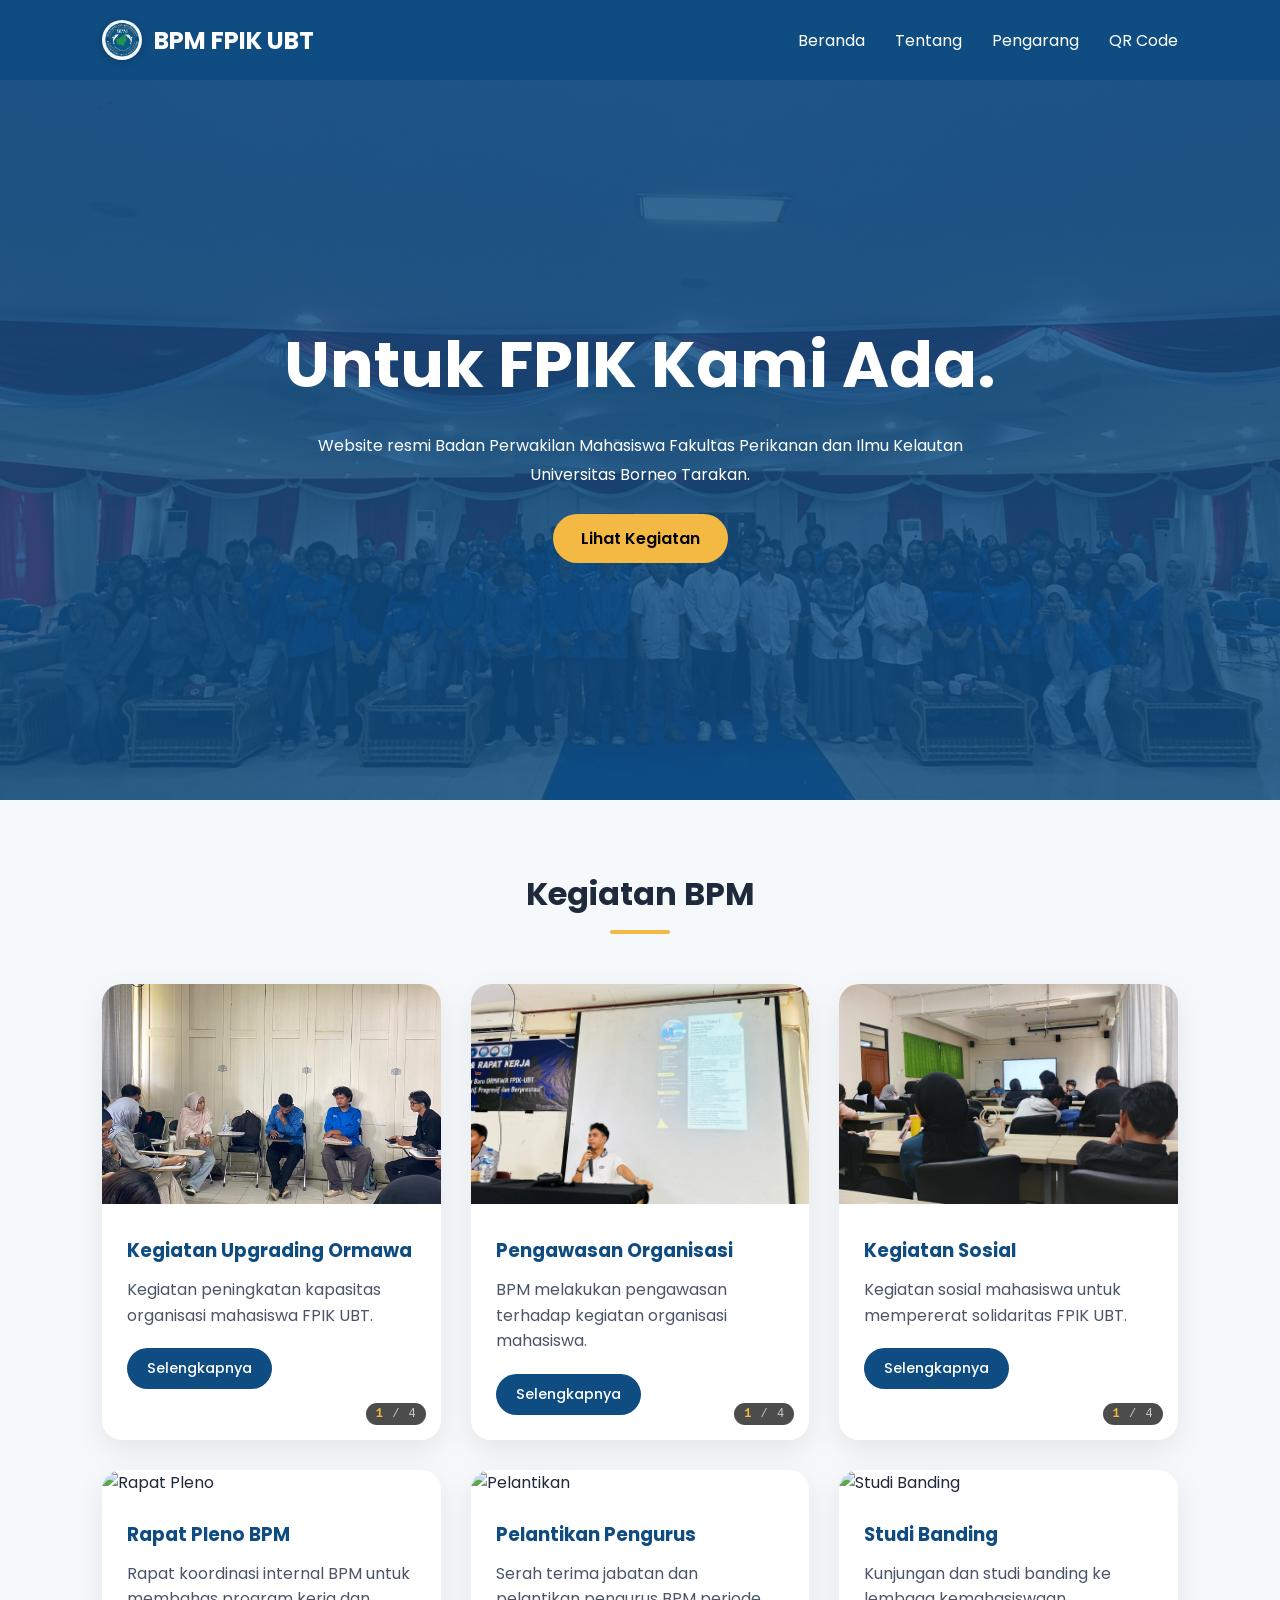
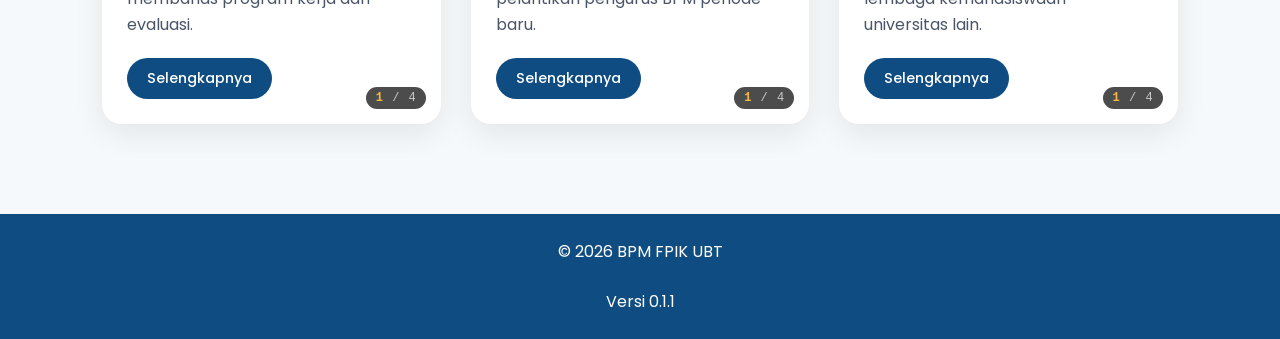
==== commit cf31751a: "Add version information to footer in index.html" ====
--- a/index.html
+++ b/index.html
@@ -154,6 +154,7 @@
 
 <footer>
 <p>© 2026 BPM FPIK UBT</p>
+<br><p>Versi 0.1.1</p>
 </footer>
 
 <script>
@@ -447,4 +448,4 @@
 });
 </script>
 </body>
-</html>+</html>
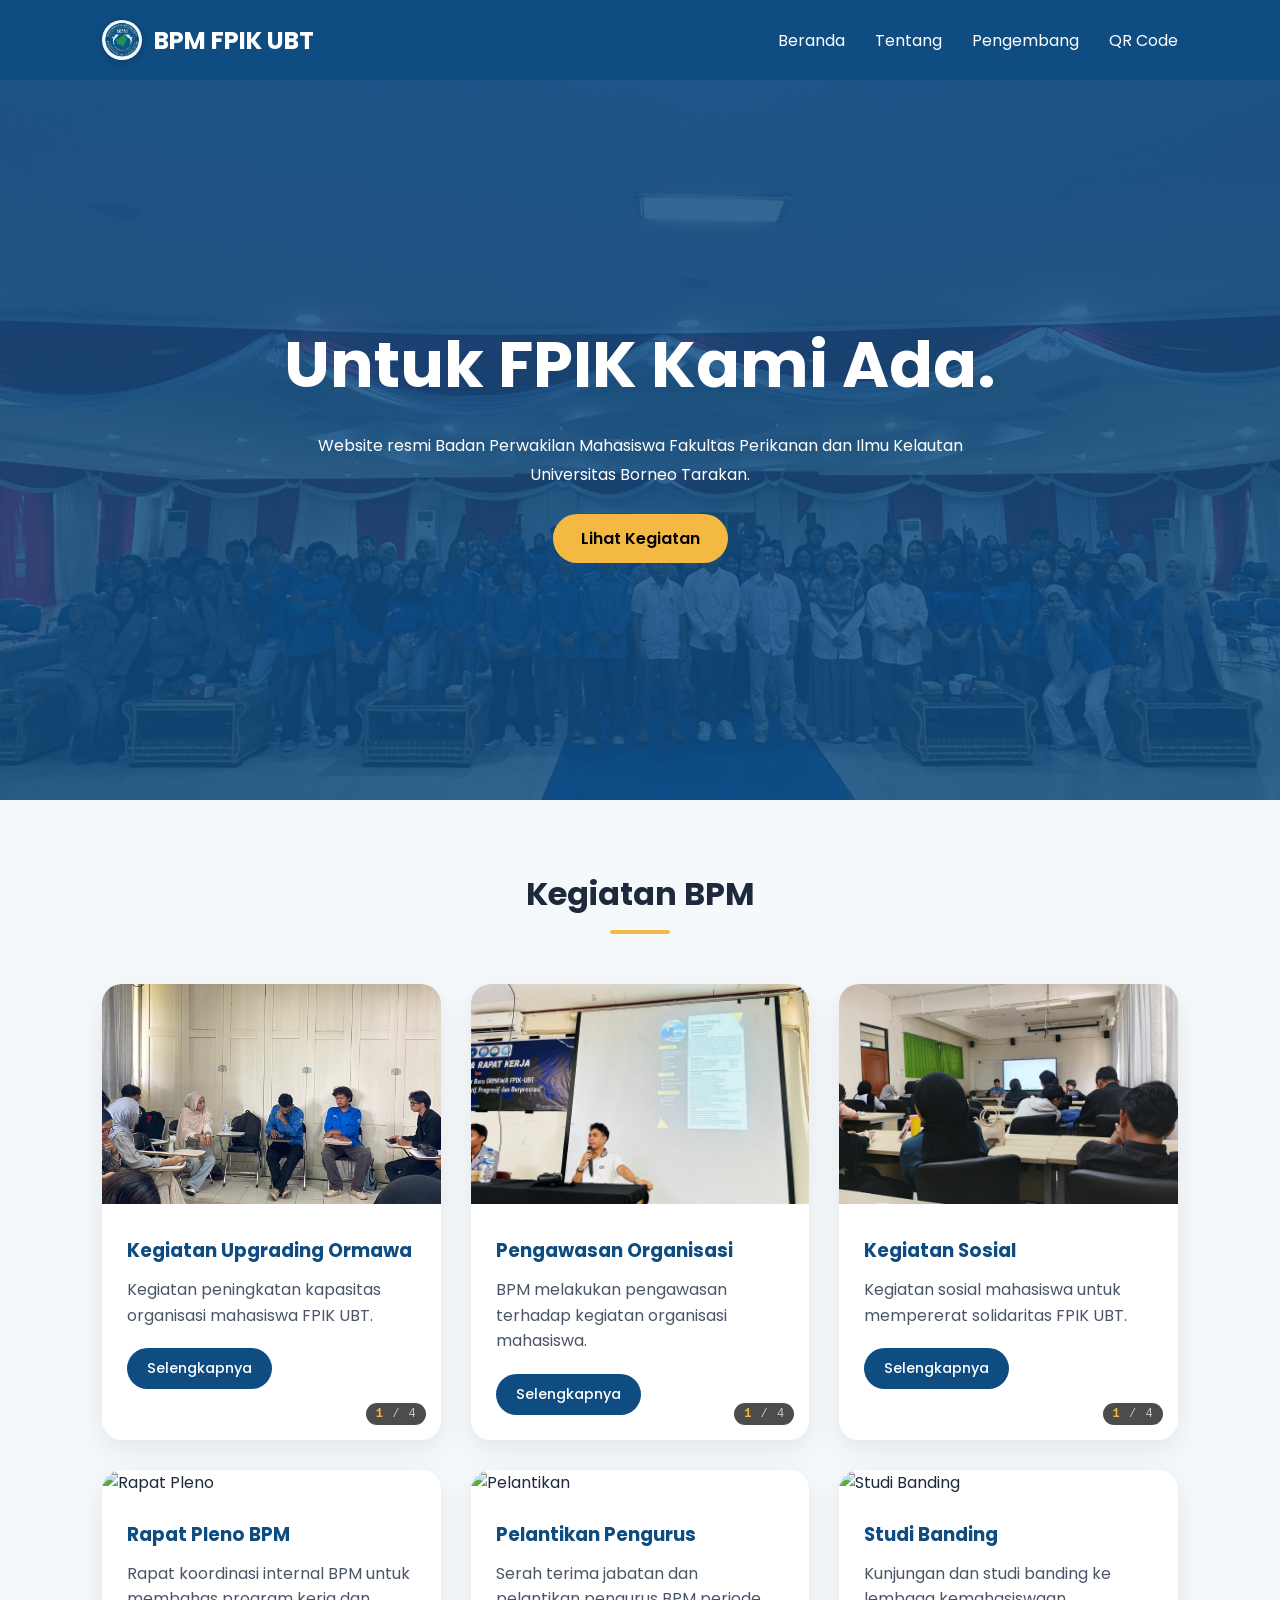
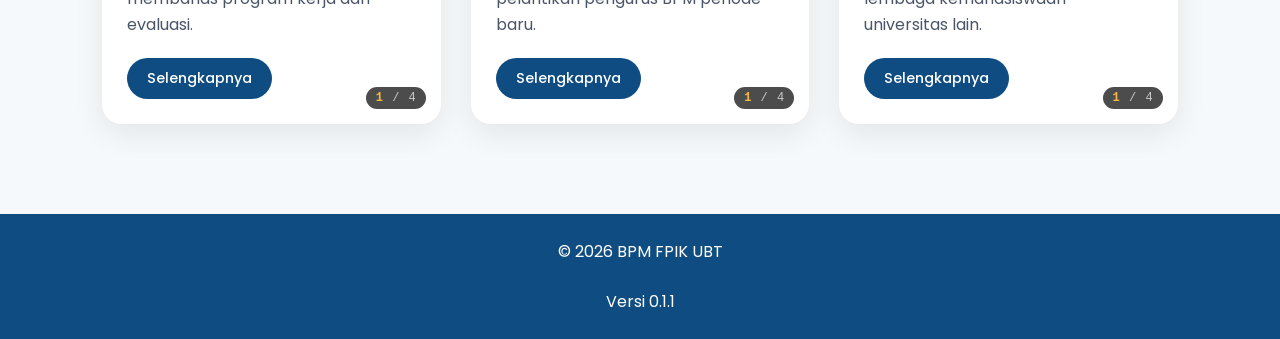
==== commit a752ca33: "Add files via upload" ====
--- a/index.html
+++ b/index.html
@@ -23,7 +23,7 @@
 <div class="nav-menu">
 <a href="index.html">Beranda</a>
 <a href="html/about.html">Tentang</a>
-<a href="html/author.html">Pengarang</a>
+<a href="html/author.html">Pengembang</a>
 <a href="qr-generator.html">QR Code</a>
 </div>
 </nav>
@@ -448,4 +448,4 @@
 });
 </script>
 </body>
-</html>
+</html>
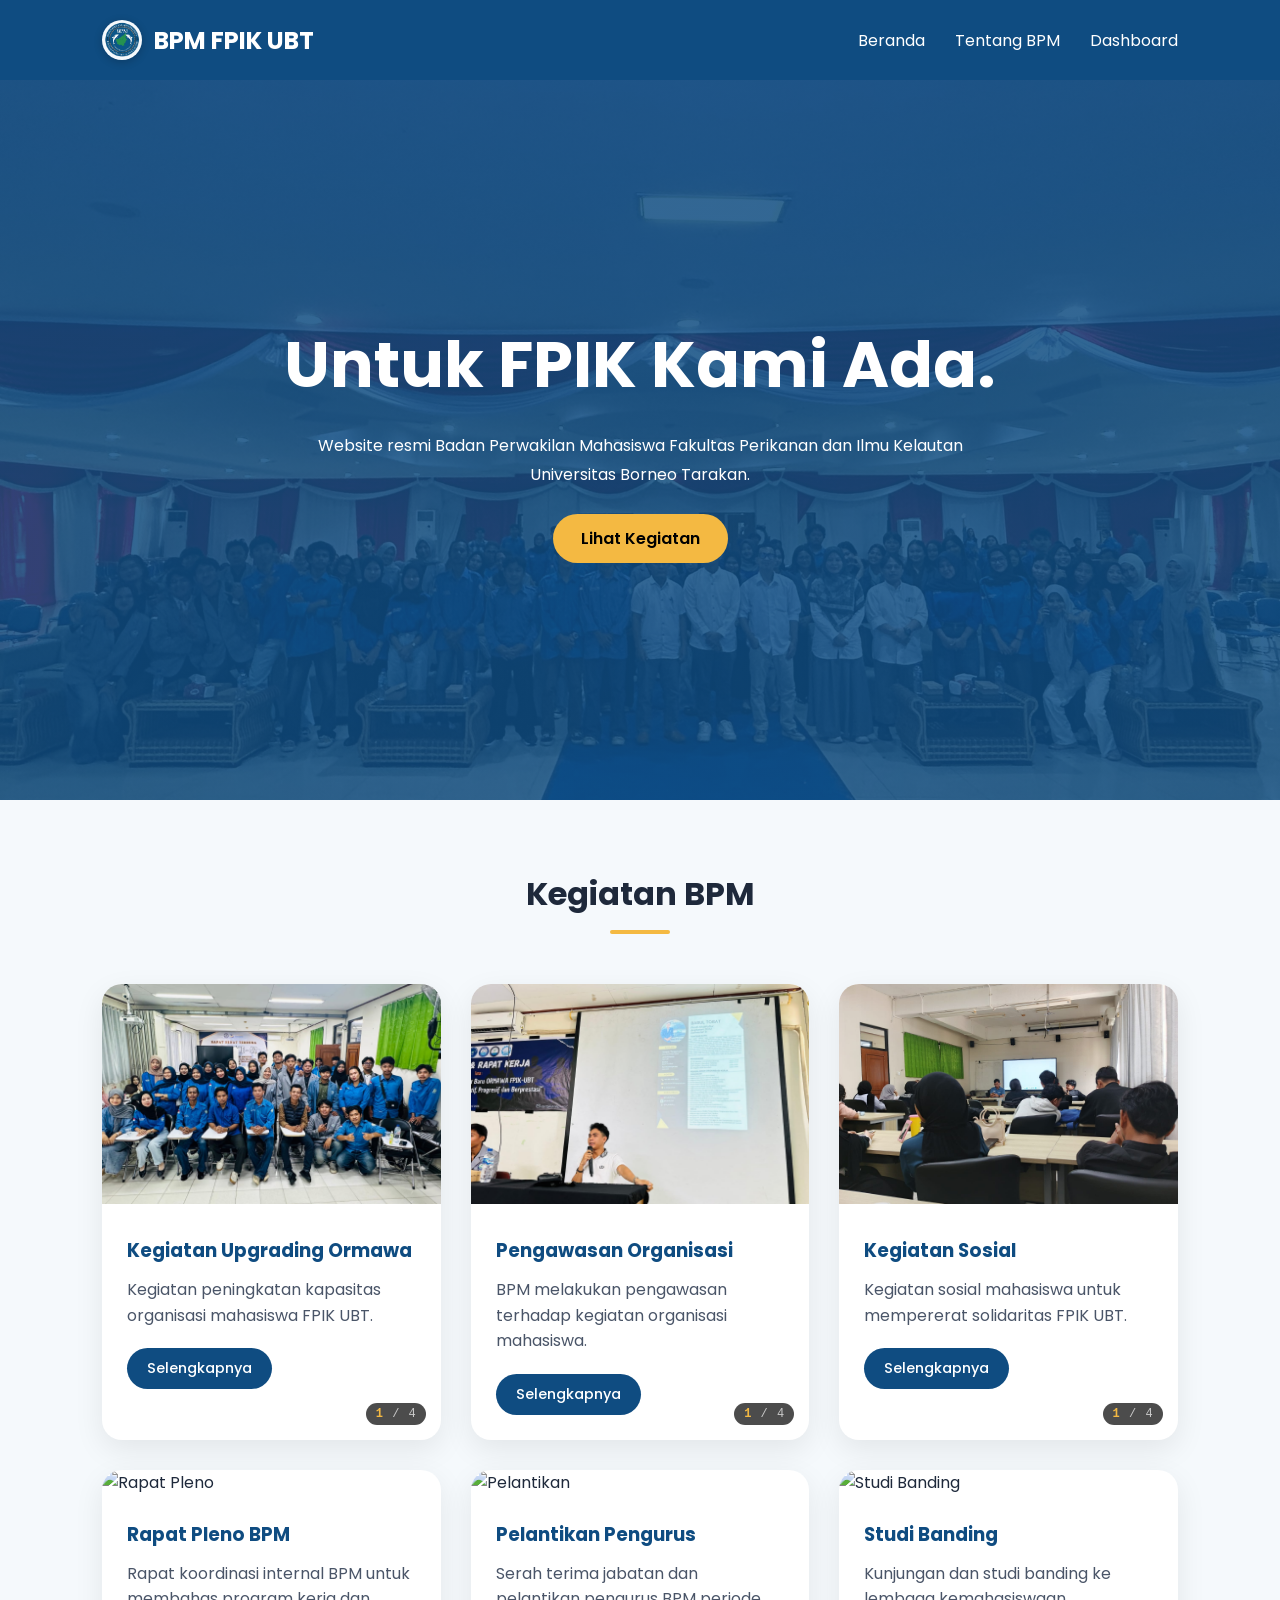
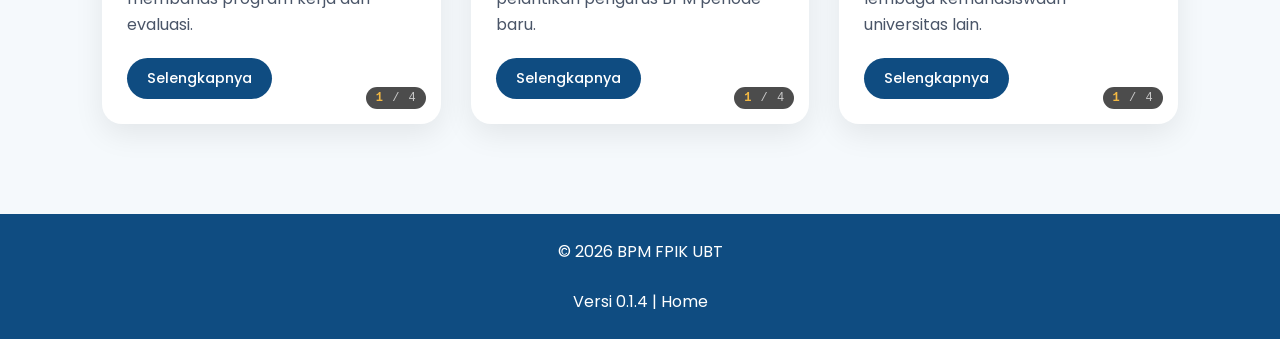
==== commit f8fe5e6c: "Add files via upload" ====
--- a/index.html
+++ b/index.html
@@ -22,9 +22,8 @@
 </div>
 <div class="nav-menu">
 <a href="index.html">Beranda</a>
-<a href="html/about.html">Tentang</a>
-<a href="html/author.html">Pengembang</a>
-<a href="qr-generator.html">QR Code</a>
+<a href="html/about.html">Tentang BPM</a>
+<a href="html/dashboard/dashboard.html">Dashboard</a>
 </div>
 </nav>
 
@@ -42,7 +41,7 @@
 
 <!-- Card 1 - Upgrading Ormawa -->
 <div class="gallery-card" data-card-id="0" data-auto-slide="3000">
-    <img src="asset/image-asset/mas-kardi-dkk.jpeg" class="card-img" alt="Upgrading" id="card-img-0">
+    <img src="asset/image-asset/rapat-senat.jpeg" class="card-img" alt="Upgrading" id="card-img-0">
     <div class="card-content">
         <h3>Kegiatan Upgrading Ormawa</h3>
         <p>Kegiatan peningkatan kapasitas organisasi mahasiswa FPIK UBT.</p>
@@ -154,7 +153,7 @@
 
 <footer>
 <p>© 2026 BPM FPIK UBT</p>
-<br><p>Versi 0.1.1</p>
+<br><p>Versi 0.1.4 | Home</p>
 </footer>
 
 <script>
@@ -163,10 +162,10 @@
     0: {
         title: 'Kegiatan Upgrading Ormawa',
         images: [
-            'asset/image-asset/mas-kardi-dkk.jpeg',
             'asset/image-asset/img-pwsn.jpeg',
-            'https://picsum.photos/id/20/500/300',
-            'https://picsum.photos/id/21/500/300'
+            'asset/image-asset/upgrading-image.jpeg',
+            'asset/image-asset/pemateri-jjn.jpg',
+            'asset/image-asset/foto-si-tiker.jpeg'
         ],
         deskripsi: 'BPM melaksanakan tugas sebagai pengawasan di kegiatan upgrading yang dilaksanakan oleh ormawa BEM FPIK UBT, pada hari Sabtu, 11 April 2026 di ruangan 303 dan 304 lantai 3 FPIK UBT.',
         tujuan: 'Meningkatkan kapasitas, kualitas, dan profesionalisme pengurus ORMAWA FPIK UBT.',
@@ -177,17 +176,17 @@
         images: [
             'asset/image-asset/img-pengawasan.jpeg',
             'asset/image-asset/sosial-ra.jpeg',
-            'https://picsum.photos/id/26/500/300',
-            'https://picsum.photos/id/27/500/300'
-        ],
-        deskripsi: 'Kegiatan pengawasan yang dilakukan BPM terhadap seluruh organisasi mahasiswa di lingkungan FPIK UBT.',
+            'asset/image-asset/upgrading-image.jpeg',
+            'asset/image-asset/sosial-sop.jpeg'
+        ],
+        deskripsi: 'BPM melaksanakan tugasnya sebagai pengawas kebijakan antar ORMAWA, dalam setiap kegiatan sehingga dapat di evaluasi atau memperbaiki kinerja kedepannya (Sukardi, S.Pi., 2026) ',
         tujuan: 'Memastikan transparansi anggaran dan mengawasi program kerja.',
         kontak: 'Email: bpmfpikubt9@gmail.com'
     },
     2: {
         title: 'Kegiatan Sosial Mahasiswa',
         images: [
-            'asset/image-asset/sosial-sop.jpeg',
+            'asset/image-asset/akua-ks.jpeg',
             'asset/image-asset/img-pwsn.jpeg',
             'https://picsum.photos/id/30/500/300',
             'https://picsum.photos/id/31/500/300'
@@ -209,9 +208,9 @@
         kontak: 'Email: bpmfpikubt9@gmail.com'
     },
     4: {
-        title: 'Pelantikan Pengurus BPM',
-        images: [
-            'https://picsum.photos/id/100/500/300',
+        title: 'Pelantikan Pengurus ORMAWA 2025-2026',
+        images: [
+            'asset/image-asset/akua-pl15.jpeg',
             'https://picsum.photos/id/101/500/300',
             'https://picsum.photos/id/102/500/300',
             'https://picsum.photos/id/103/500/300'
@@ -381,7 +380,7 @@
 function updateModalContent() {
     if (!currentModalData) return;
     
-    const mainImg = document.getElementById('modal-main-img');
+    const mainImg = document.getElementById('modal-main-img'); 
     const counterCurrent = document.getElementById('modal-counter-current');
     const counterTotal = document.getElementById('modal-counter-total');
     const descriptionDiv = document.getElementById('modal-description');
--- a/asset/style.css
+++ b/asset/style.css
@@ -234,6 +234,130 @@
     text-align: center;
     padding: 25px;
     margin-top: 20px;
+}
+
+/* ========== DROPDOWN MENU STYLES ========== */
+.nav-menu {
+    display: flex;
+    gap: 10px;
+    flex-wrap: wrap;
+    align-items: center;
+}
+
+.nav-menu a {
+    color: white;
+    text-decoration: none;
+    margin-left: 20px;
+    transition: color 0.3s;
+}
+
+.nav-menu a:hover {
+    color: var(--accent);
+}
+
+/* Dropdown container */
+.dropdown {
+    position: relative;
+    display: inline-block;
+}
+
+/* Dropdown button */
+.dropbtn {
+    background: transparent;
+    color: white;
+    padding: 0;
+    font-size: 1rem;
+    font-family: 'Poppins', sans-serif;
+    font-weight: 400;
+    border: none;
+    cursor: pointer;
+    margin-left: 20px;
+    transition: color 0.3s;
+}
+
+.dropbtn:hover {
+    color: var(--accent);
+}
+
+/* Dropdown content (hidden by default) */
+.dropdown-content {
+    display: none;
+    position: absolute;
+    background-color: white;
+    min-width: 200px;
+    box-shadow: 0 8px 16px rgba(0,0,0,0.2);
+    border-radius: 12px;
+    z-index: 1;
+    right: 0;
+    top: 100%;
+    margin-top: 10px;
+    overflow: hidden;
+}
+
+/* Dropdown links */
+.dropdown-content a {
+    color: var(--text);
+    padding: 12px 20px;
+    text-decoration: none;
+    display: block;
+    text-align: left;
+    margin: 0;
+    transition: all 0.2s;
+    border-bottom: 1px solid #eef2f7;
+}
+
+.dropdown-content a:last-child {
+    border-bottom: none;
+}
+
+.dropdown-content a:hover {
+    background-color: var(--background);
+    color: var(--primary);
+}
+
+/* Show dropdown on hover */
+.dropdown:hover .dropdown-content {
+    display: block;
+}
+
+/* Tambahan icon untuk dropdown */
+.dropbtn::after {
+    content: " ▼";
+    font-size: 10px;
+}
+
+/* Responsive dropdown */
+@media (max-width: 768px) {
+    .dropdown-content {
+        position: static;
+        box-shadow: none;
+        background: transparent;
+        margin-top: 5px;
+    }
+    
+    .dropdown-content a {
+        color: white;
+        padding: 8px 15px;
+        border-bottom: 1px solid rgba(255,255,255,0.2);
+    }
+    
+    .dropdown-content a:hover {
+        background: rgba(255,255,255,0.1);
+        color: var(--accent);
+    }
+    
+    .dropbtn::after {
+        content: " ▼";
+    }
+    
+    .dropdown:hover .dropdown-content {
+        display: none;
+    }
+    
+    /* Untuk mobile, dropdown aktif saat klik */
+    .dropdown.active .dropdown-content {
+        display: block;
+    }
 }
 
 /* ========== RESPONSIVE ========== */
@@ -325,7 +449,7 @@
     z-index: 1001;
 }
 
-.close:hover {
+.close:hover { 
     color: red;
     transform: scale(1.1);
 }
